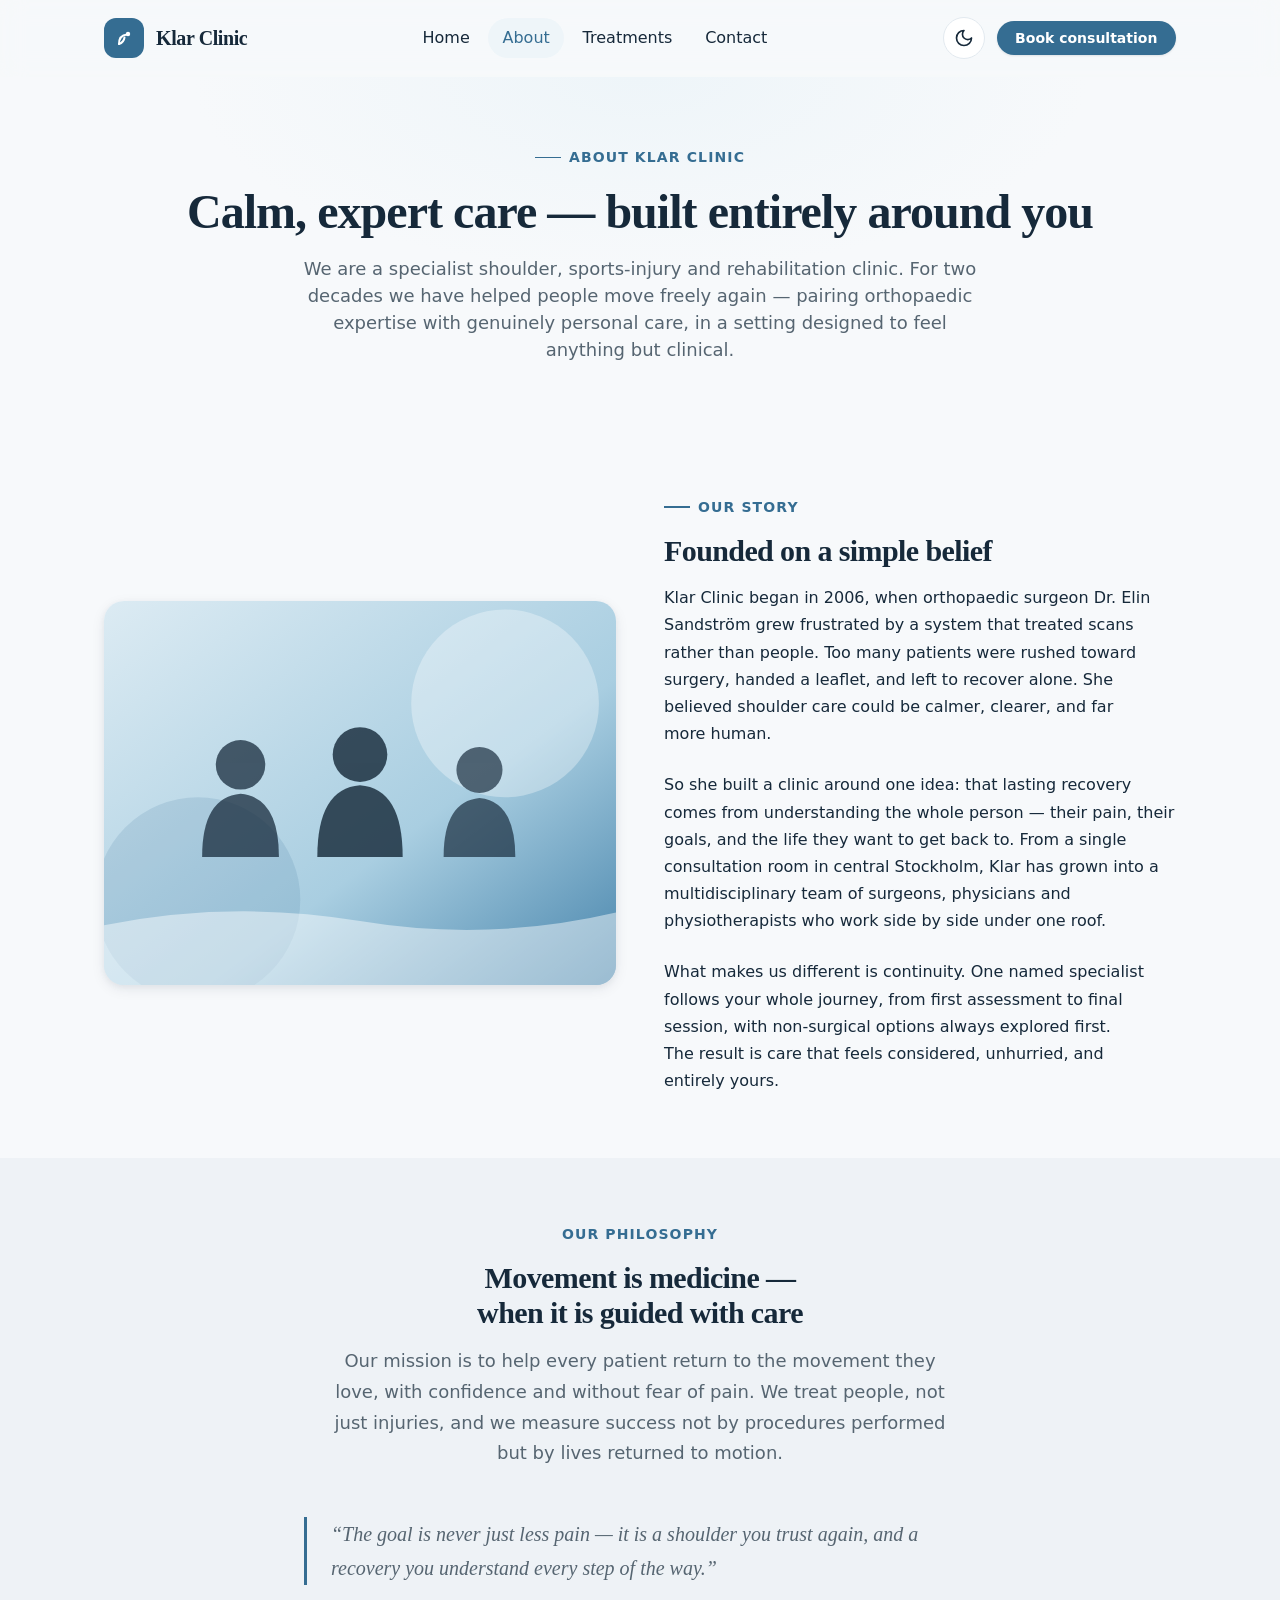
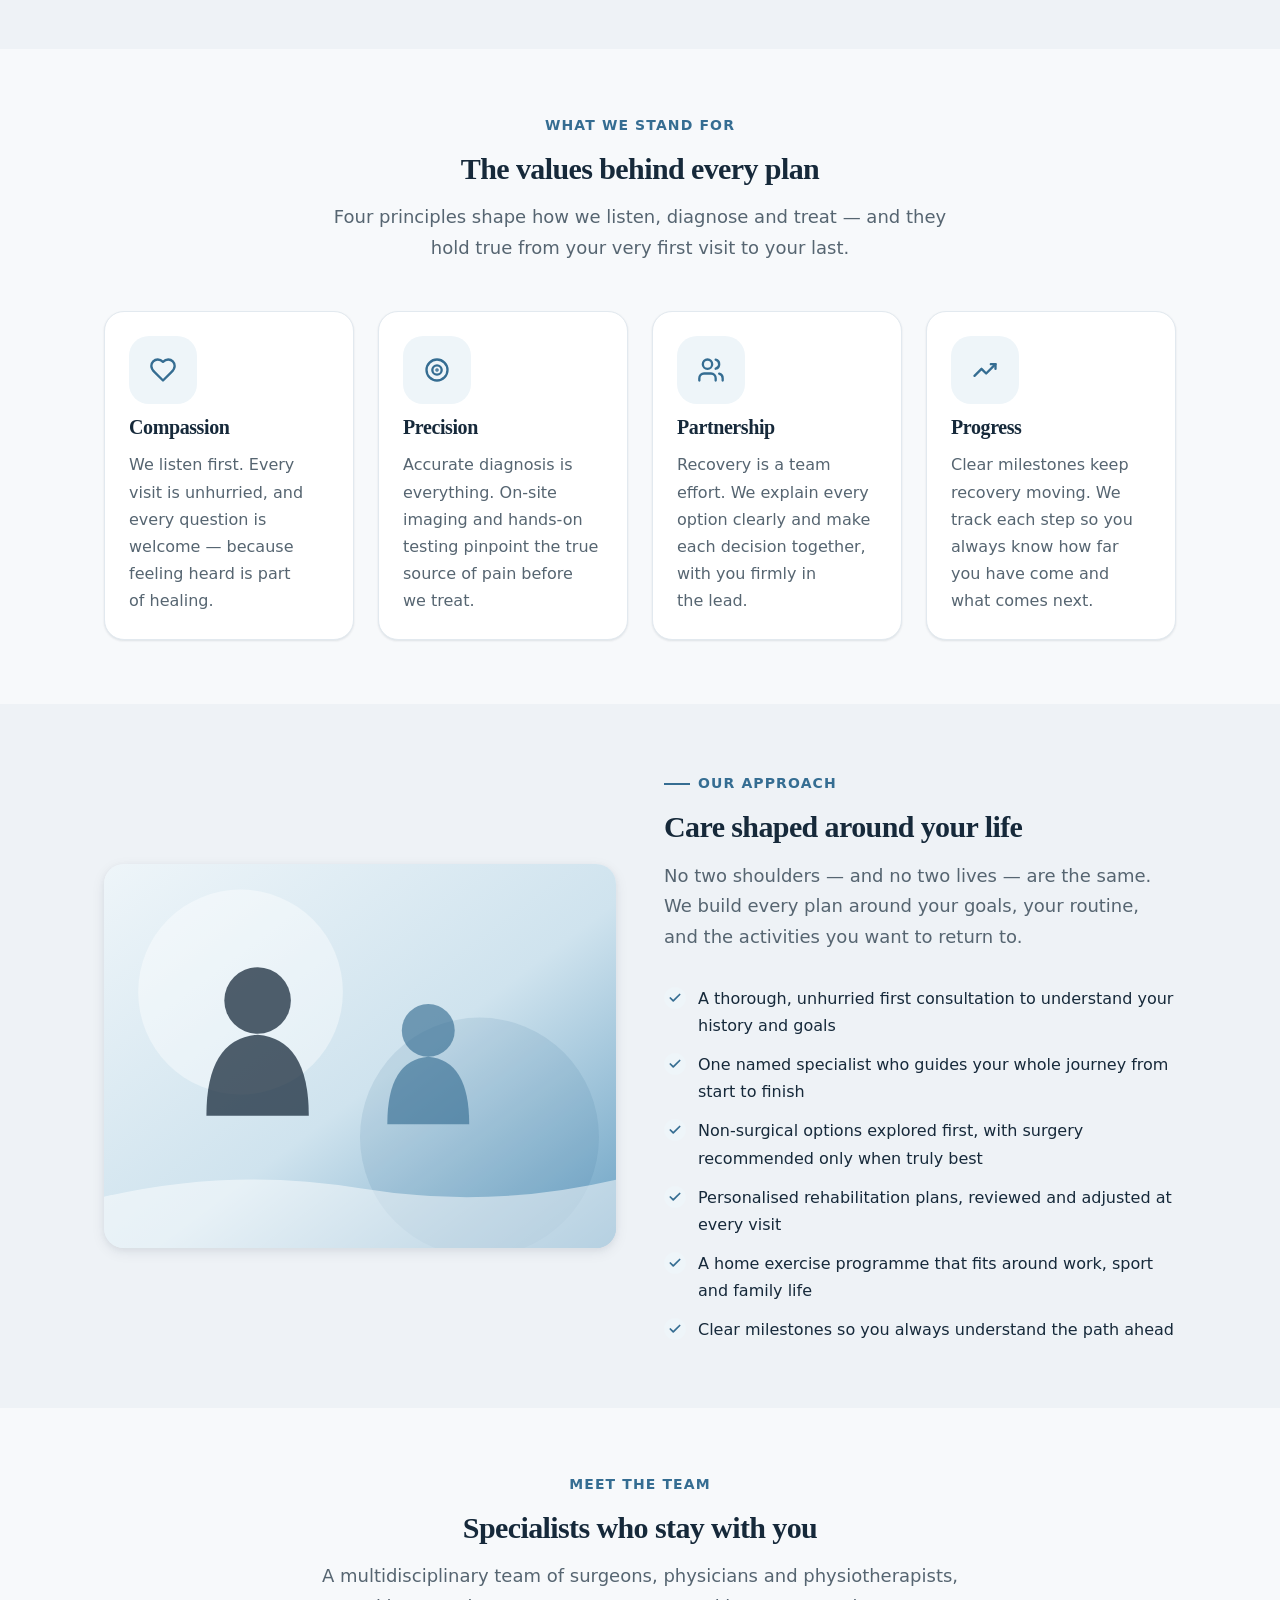
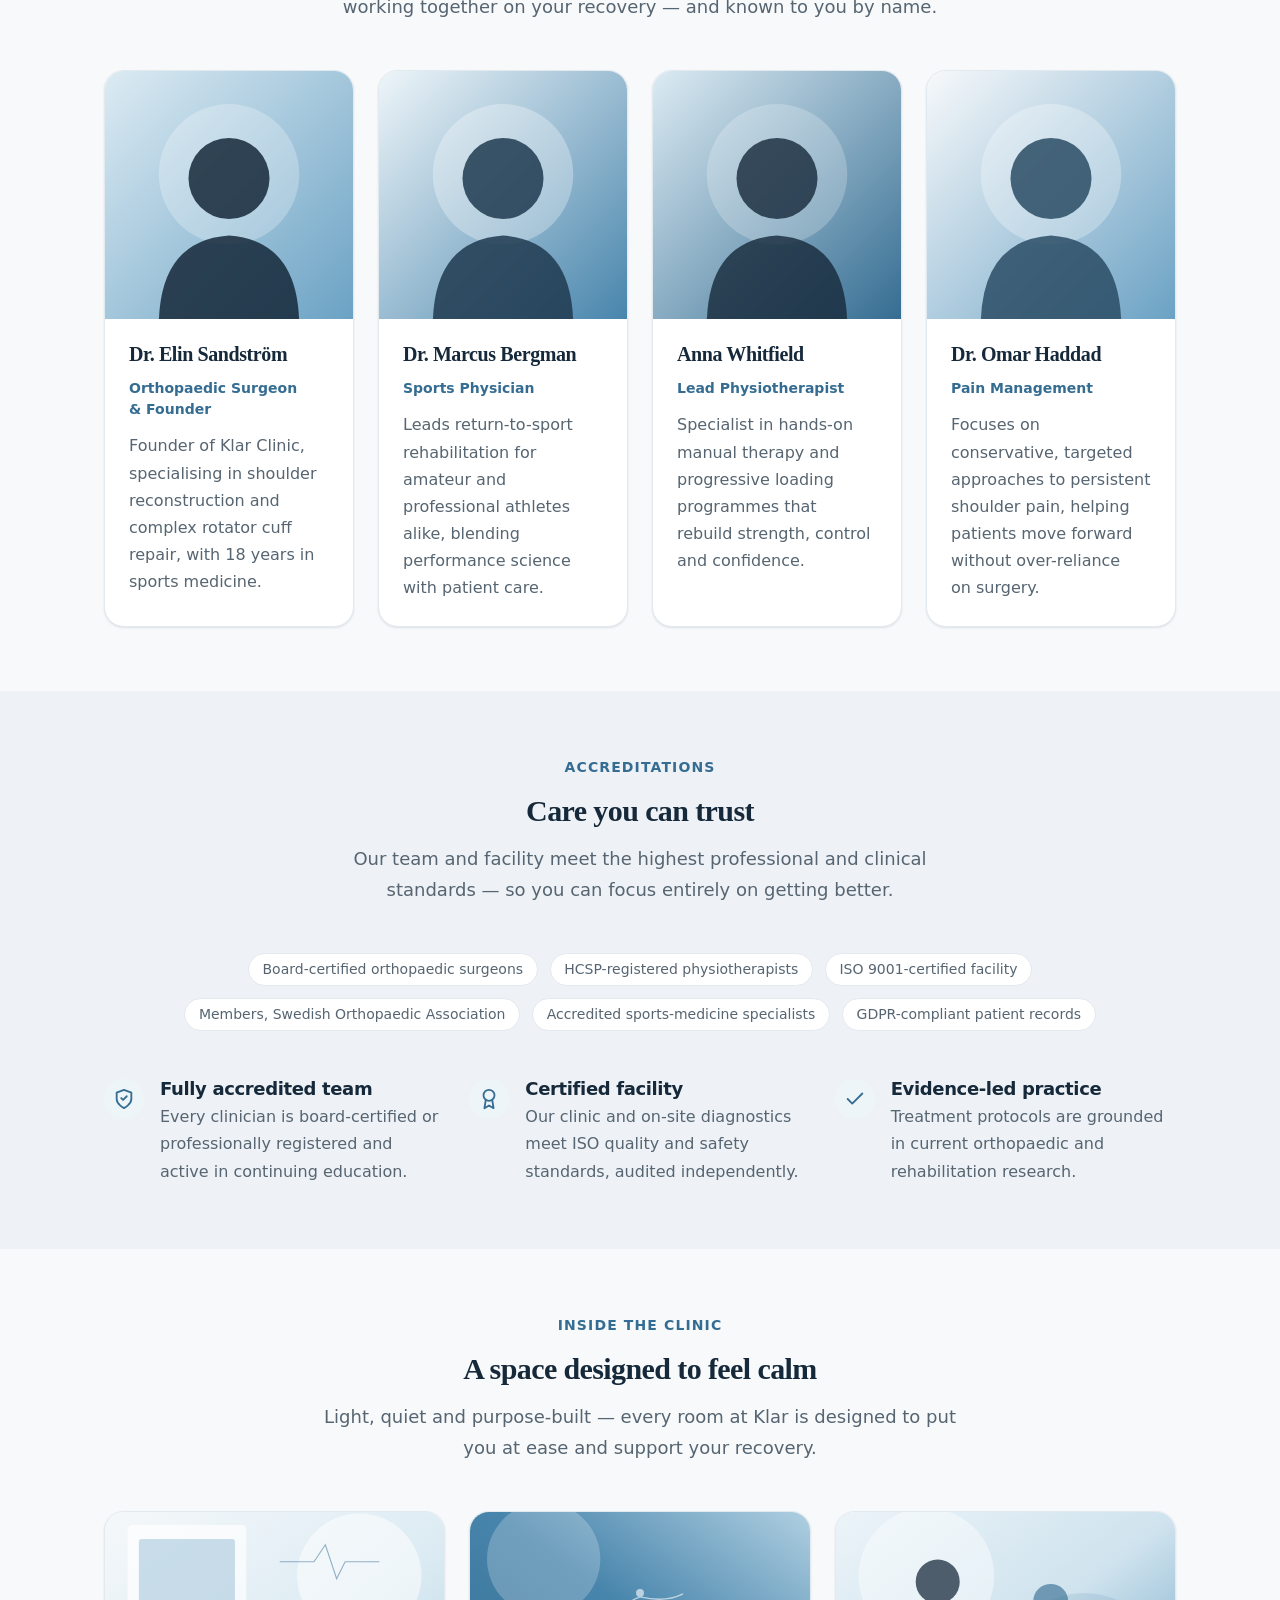
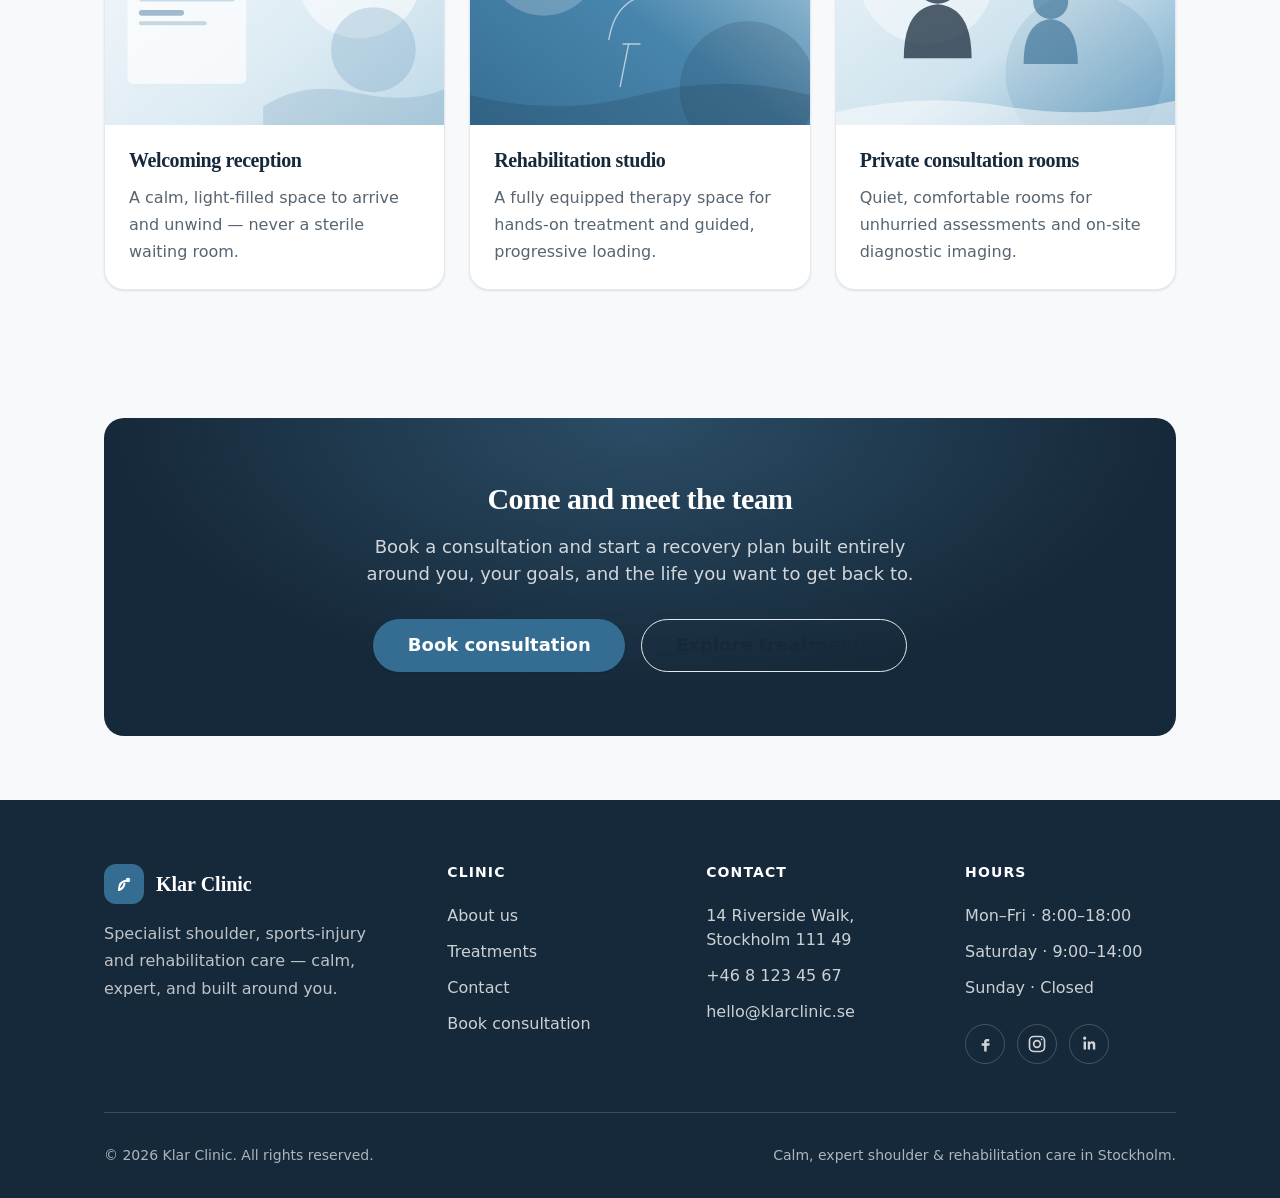
==== about.html @ 1399c63d "WIP" ====
<!DOCTYPE html>
<html lang="en">
  <head>
    <meta charset="UTF-8" />
    <meta name="viewport" content="width=device-width, initial-scale=1.0" />
    <title>About — Klar Clinic</title>
    <meta
      name="description"
      content="Meet the people and philosophy behind Klar Clinic — a specialist shoulder, sports-injury and rehabilitation clinic built on compassion, precision and a calm, partnership-led approach to recovery."
    />
    <meta name="theme-color" content="#356d92" />
    <link rel="icon" type="image/svg+xml" href="assets/favicon.svg" />
    <link rel="stylesheet" href="style.css" />
    <!-- Set theme before first paint to avoid a flash of the light theme. -->
    <script>
      try {
        if (localStorage.getItem("klar-theme") === "dark")
          document.documentElement.classList.add("dark");
      } catch (e) {}
    </script>
  </head>
  <body>
    <a class="skip-link" href="#main">Skip to content</a>

    <!-- ===================== Site header ===================== -->
    <header class="site-header" data-site-header>
      <div class="container">
        <div class="site-header__inner">
          <a class="brand" href="index.html" aria-label="Klar Clinic home">
            <span class="brand-mark" aria-hidden="true">
              <svg viewBox="0 0 24 24" fill="none" stroke="currentColor" stroke-width="2" stroke-linecap="round" stroke-linejoin="round"><path d="M7 18c0-6 2.5-9 8-9.5" /><path d="M7 18c3-1 5-3 5.5-6.5" /><circle cx="16" cy="8" r="2.2" fill="currentColor" stroke="none" /></svg>
            </span>
            Klar Clinic
          </a>

          <nav class="nav hidden lg:flex" data-nav aria-label="Primary">
            <ul class="nav-list">
              <li><a class="nav-link" href="index.html">Home</a></li>
              <li><a class="nav-link is-active" href="about.html" aria-current="page">About</a></li>
              <li><a class="nav-link" href="treatments.html">Treatments</a></li>
              <li><a class="nav-link" href="contact.html">Contact</a></li>
            </ul>
          </nav>

          <div class="nav-actions">
            <button class="icon-btn" type="button" aria-label="Toggle theme" title="Toggle light / dark">
              <svg viewBox="0 0 24 24" fill="none" stroke="currentColor" stroke-width="2" stroke-linecap="round" stroke-linejoin="round" aria-hidden="true"><path d="M12 3a6 6 0 0 0 9 9 9 9 0 1 1-9-9Z" /></svg>
            </button>
            <a class="btn btn-primary btn-sm hidden lg:inline-flex" href="contact.html">Book consultation</a>
            <button class="icon-btn nav-toggle lg:hidden" type="button" data-nav-toggle aria-expanded="false" aria-label="Open menu" aria-controls="mobile-menu">
              <svg viewBox="0 0 24 24" fill="none" stroke="currentColor" stroke-width="2" stroke-linecap="round" stroke-linejoin="round" aria-hidden="true"><path d="M3 6h18M3 12h18M3 18h18" /></svg>
            </button>
          </div>
        </div>
      </div>
      <div class="mobile-menu" id="mobile-menu" data-mobile-menu>
        <a class="nav-link" href="index.html">Home</a>
        <a class="nav-link is-active" href="about.html" aria-current="page">About</a>
        <a class="nav-link" href="treatments.html">Treatments</a>
        <a class="nav-link" href="contact.html">Contact</a>
        <a class="btn btn-primary btn-block" href="contact.html">Book consultation</a>
      </div>
    </header>

    <main id="main">
      <!-- ===================== Page header ===================== -->
      <section class="page-header">
        <div class="container">
          <span class="eyebrow">About Klar Clinic</span>
          <h1 class="page-header__title">Calm, expert care — built entirely around you</h1>
          <p class="page-header__lead">
            We are a specialist shoulder, sports-injury and rehabilitation clinic. For two
            decades we have helped people move freely again — pairing orthopaedic expertise
            with genuinely personal care, in a setting designed to feel anything but clinical.
          </p>
        </div>
      </section>

      <!-- ===================== Clinic story ===================== -->
      <section class="section">
        <div class="container">
          <div class="split">
            <div class="split-media reveal">
              <img src="assets/about-story.svg" alt="The calm, light-filled interior of Klar Clinic" loading="lazy" width="800" height="600" />
            </div>
            <div class="reveal">
              <span class="eyebrow">Our story</span>
              <h2 class="section-title">Founded on a simple belief</h2>
              <div class="prose">
                <p>
                  Klar Clinic began in 2006, when orthopaedic surgeon Dr. Elin Sandström grew
                  frustrated by a system that treated scans rather than people. Too many
                  patients were rushed toward surgery, handed a leaflet, and left to recover
                  alone. She believed shoulder care could be calmer, clearer, and far more human.
                </p>
                <p>
                  So she built a clinic around one idea: that lasting recovery comes from
                  understanding the whole person — their pain, their goals, and the life they
                  want to get back to. From a single consultation room in central Stockholm,
                  Klar has grown into a multidisciplinary team of surgeons, physicians and
                  physiotherapists who work side by side under one roof.
                </p>
                <p>
                  What makes us different is continuity. One named specialist follows your
                  whole journey, from first assessment to final session, with non-surgical
                  options always explored first. The result is care that feels considered,
                  unhurried, and entirely yours.
                </p>
              </div>
            </div>
          </div>
        </div>
      </section>

      <!-- ===================== Philosophy / mission ===================== -->
      <section class="section bg-muted">
        <div class="container-narrow">
          <div class="section-head section-head--center mx-auto reveal">
            <span class="eyebrow">Our philosophy</span>
            <h2 class="section-title">Movement is medicine — when it is guided with care</h2>
            <p class="section-lead">
              Our mission is to help every patient return to the movement they love, with
              confidence and without fear of pain. We treat people, not just injuries, and we
              measure success not by procedures performed but by lives returned to motion.
            </p>
          </div>
          <div class="prose mx-auto reveal">
            <blockquote>
              “The goal is never just less pain — it is a shoulder you trust again, and a
              recovery you understand every step of the way.”
            </blockquote>
          </div>
        </div>
      </section>

      <!-- ===================== Values ===================== -->
      <section class="section">
        <div class="container">
          <div class="section-head section-head--center mx-auto reveal">
            <span class="eyebrow">What we stand for</span>
            <h2 class="section-title">The values behind every plan</h2>
            <p class="section-lead">
              Four principles shape how we listen, diagnose and treat — and they hold true
              from your very first visit to your last.
            </p>
          </div>
          <div class="grid grid-cols-1 md:grid-cols-2 lg:grid-cols-4 gap-6 reveal">
            <article class="card">
              <div class="card__body">
                <span class="icon-badge icon-badge--lg" aria-hidden="true"><svg viewBox="0 0 24 24" fill="none" stroke="currentColor" stroke-width="2" stroke-linecap="round" stroke-linejoin="round"><path d="M19 14c1.49-1.46 3-3.21 3-5.5A5.5 5.5 0 0 0 16.5 3c-1.76 0-3 .5-4.5 2-1.5-1.5-2.74-2-4.5-2A5.5 5.5 0 0 0 2 8.5c0 2.29 1.51 4.04 3 5.5l7 7Z" /></svg></span>
                <h3 class="card__title">Compassion</h3>
                <p class="card__text">We listen first. Every visit is unhurried, and every question is welcome — because feeling heard is part of healing.</p>
              </div>
            </article>
            <article class="card">
              <div class="card__body">
                <span class="icon-badge icon-badge--lg" aria-hidden="true"><svg viewBox="0 0 24 24" fill="none" stroke="currentColor" stroke-width="2" stroke-linecap="round" stroke-linejoin="round"><circle cx="12" cy="12" r="9" /><circle cx="12" cy="12" r="4" /><circle cx="12" cy="12" r="0.5" fill="currentColor" /></svg></span>
                <h3 class="card__title">Precision</h3>
                <p class="card__text">Accurate diagnosis is everything. On-site imaging and hands-on testing pinpoint the true source of pain before we treat.</p>
              </div>
            </article>
            <article class="card">
              <div class="card__body">
                <span class="icon-badge icon-badge--lg" aria-hidden="true"><svg viewBox="0 0 24 24" fill="none" stroke="currentColor" stroke-width="2" stroke-linecap="round" stroke-linejoin="round"><path d="M16 21v-2a4 4 0 0 0-4-4H6a4 4 0 0 0-4 4v2" /><circle cx="9" cy="7" r="4" /><path d="M22 21v-2a4 4 0 0 0-3-3.87" /><path d="M16 3.13a4 4 0 0 1 0 7.75" /></svg></span>
                <h3 class="card__title">Partnership</h3>
                <p class="card__text">Recovery is a team effort. We explain every option clearly and make each decision together, with you firmly in the lead.</p>
              </div>
            </article>
            <article class="card">
              <div class="card__body">
                <span class="icon-badge icon-badge--lg" aria-hidden="true"><svg viewBox="0 0 24 24" fill="none" stroke="currentColor" stroke-width="2" stroke-linecap="round" stroke-linejoin="round"><path d="M3 17l6-6 4 4 8-8" /><path d="M17 7h4v4" /></svg></span>
                <h3 class="card__title">Progress</h3>
                <p class="card__text">Clear milestones keep recovery moving. We track each step so you always know how far you have come and what comes next.</p>
              </div>
            </article>
          </div>
        </div>
      </section>

      <!-- ===================== Patient-centered care ===================== -->
      <section class="section bg-muted">
        <div class="container">
          <div class="split split--reverse">
            <div class="split-media reveal">
              <img src="assets/consult.svg" alt="A Klar Clinic specialist discussing a personalised plan with a patient" loading="lazy" width="800" height="600" />
            </div>
            <div class="reveal">
              <span class="eyebrow">Our approach</span>
              <h2 class="section-title">Care shaped around your life</h2>
              <p class="section-lead mb-8">No two shoulders — and no two lives — are the same. We build every plan around your goals, your routine, and the activities you want to return to.</p>
              <ul class="checklist">
                <li>A thorough, unhurried first consultation to understand your history and goals</li>
                <li>One named specialist who guides your whole journey from start to finish</li>
                <li>Non-surgical options explored first, with surgery recommended only when truly best</li>
                <li>Personalised rehabilitation plans, reviewed and adjusted at every visit</li>
                <li>A home exercise programme that fits around work, sport and family life</li>
                <li>Clear milestones so you always understand the path ahead</li>
              </ul>
            </div>
          </div>
        </div>
      </section>

      <!-- ===================== Team profiles ===================== -->
      <section class="section">
        <div class="container">
          <div class="section-head section-head--center mx-auto reveal">
            <span class="eyebrow">Meet the team</span>
            <h2 class="section-title">Specialists who stay with you</h2>
            <p class="section-lead">A multidisciplinary team of surgeons, physicians and physiotherapists, working together on your recovery — and known to you by name.</p>
          </div>
          <div class="grid grid-cols-1 sm:grid-cols-2 lg:grid-cols-4 gap-6 reveal">
            <article class="card card--hover">
              <div class="card__media aspect-square"><img src="assets/portrait-1.svg" alt="Portrait of Dr. Elin Sandström" loading="lazy" width="400" height="400" /></div>
              <div class="card__body">
                <h3 class="card__title">Dr. Elin Sandström</h3>
                <p class="text-primary font-semibold text-sm">Orthopaedic Surgeon &amp; Founder</p>
                <p class="card__text">Founder of Klar Clinic, specialising in shoulder reconstruction and complex rotator cuff repair, with 18 years in sports medicine.</p>
              </div>
            </article>
            <article class="card card--hover">
              <div class="card__media aspect-square"><img src="assets/portrait-2.svg" alt="Portrait of Dr. Marcus Bergman" loading="lazy" width="400" height="400" /></div>
              <div class="card__body">
                <h3 class="card__title">Dr. Marcus Bergman</h3>
                <p class="text-primary font-semibold text-sm">Sports Physician</p>
                <p class="card__text">Leads return-to-sport rehabilitation for amateur and professional athletes alike, blending performance science with patient care.</p>
              </div>
            </article>
            <article class="card card--hover">
              <div class="card__media aspect-square"><img src="assets/portrait-3.svg" alt="Portrait of Anna Whitfield" loading="lazy" width="400" height="400" /></div>
              <div class="card__body">
                <h3 class="card__title">Anna Whitfield</h3>
                <p class="text-primary font-semibold text-sm">Lead Physiotherapist</p>
                <p class="card__text">Specialist in hands-on manual therapy and progressive loading programmes that rebuild strength, control and confidence.</p>
              </div>
            </article>
            <article class="card card--hover">
              <div class="card__media aspect-square"><img src="assets/portrait-4.svg" alt="Portrait of Dr. Omar Haddad" loading="lazy" width="400" height="400" /></div>
              <div class="card__body">
                <h3 class="card__title">Dr. Omar Haddad</h3>
                <p class="text-primary font-semibold text-sm">Pain Management</p>
                <p class="card__text">Focuses on conservative, targeted approaches to persistent shoulder pain, helping patients move forward without over-reliance on surgery.</p>
              </div>
            </article>
          </div>
        </div>
      </section>

      <!-- ===================== Certifications ===================== -->
      <section class="section bg-muted">
        <div class="container">
          <div class="section-head section-head--center mx-auto reveal">
            <span class="eyebrow">Accreditations</span>
            <h2 class="section-title">Care you can trust</h2>
            <p class="section-lead">Our team and facility meet the highest professional and clinical standards — so you can focus entirely on getting better.</p>
          </div>
          <div class="flex flex-wrap justify-center gap-3 mb-12 reveal">
            <span class="tag">Board-certified orthopaedic surgeons</span>
            <span class="tag">HCSP-registered physiotherapists</span>
            <span class="tag">ISO 9001-certified facility</span>
            <span class="tag">Members, Swedish Orthopaedic Association</span>
            <span class="tag">Accredited sports-medicine specialists</span>
            <span class="tag">GDPR-compliant patient records</span>
          </div>
          <div class="grid grid-cols-1 md:grid-cols-3 gap-6 reveal">
            <div class="feature">
              <span class="feature__icon" aria-hidden="true"><svg viewBox="0 0 24 24" fill="none" stroke="currentColor" stroke-width="2" stroke-linecap="round" stroke-linejoin="round"><path d="M12 22s8-4 8-10V5l-8-3-8 3v7c0 6 8 10 8 10Z" /><path d="m9 11 2 2 4-4" /></svg></span>
              <div><h3 class="feature__title">Fully accredited team</h3><p class="feature__text">Every clinician is board-certified or professionally registered and active in continuing education.</p></div>
            </div>
            <div class="feature">
              <span class="feature__icon" aria-hidden="true"><svg viewBox="0 0 24 24" fill="none" stroke="currentColor" stroke-width="2" stroke-linecap="round" stroke-linejoin="round"><circle cx="12" cy="8" r="6" /><path d="M15.5 13 17 22l-5-3-5 3 1.5-9" /></svg></span>
              <div><h3 class="feature__title">Certified facility</h3><p class="feature__text">Our clinic and on-site diagnostics meet ISO quality and safety standards, audited independently.</p></div>
            </div>
            <div class="feature">
              <span class="feature__icon" aria-hidden="true"><svg viewBox="0 0 24 24" fill="none" stroke="currentColor" stroke-width="2" stroke-linecap="round" stroke-linejoin="round"><path d="M20 6 9 17l-5-5" /></svg></span>
              <div><h3 class="feature__title">Evidence-led practice</h3><p class="feature__text">Treatment protocols are grounded in current orthopaedic and rehabilitation research.</p></div>
            </div>
          </div>
        </div>
      </section>

      <!-- ===================== Facility showcase ===================== -->
      <section class="section">
        <div class="container">
          <div class="section-head section-head--center mx-auto reveal">
            <span class="eyebrow">Inside the clinic</span>
            <h2 class="section-title">A space designed to feel calm</h2>
            <p class="section-lead">Light, quiet and purpose-built — every room at Klar is designed to put you at ease and support your recovery.</p>
          </div>
          <div class="grid grid-cols-1 md:grid-cols-3 gap-6 reveal">
            <article class="card card--hover">
              <div class="card__media"><img src="assets/facility.svg" alt="The bright, welcoming reception and waiting area at Klar Clinic" loading="lazy" width="400" height="250" /></div>
              <div class="card__body">
                <h3 class="card__title">Welcoming reception</h3>
                <p class="card__text">A calm, light-filled space to arrive and unwind — never a sterile waiting room.</p>
              </div>
            </article>
            <article class="card card--hover">
              <div class="card__media"><img src="assets/therapy.svg" alt="The rehabilitation gym and therapy studio at Klar Clinic" loading="lazy" width="400" height="250" /></div>
              <div class="card__body">
                <h3 class="card__title">Rehabilitation studio</h3>
                <p class="card__text">A fully equipped therapy space for hands-on treatment and guided, progressive loading.</p>
              </div>
            </article>
            <article class="card card--hover">
              <div class="card__media"><img src="assets/consult.svg" alt="A private consultation room at Klar Clinic" loading="lazy" width="400" height="250" /></div>
              <div class="card__body">
                <h3 class="card__title">Private consultation rooms</h3>
                <p class="card__text">Quiet, comfortable rooms for unhurried assessments and on-site diagnostic imaging.</p>
              </div>
            </article>
          </div>
        </div>
      </section>

      <!-- ===================== Final CTA ===================== -->
      <section class="section">
        <div class="container">
          <div class="cta reveal">
            <h2 class="cta__title">Come and meet the team</h2>
            <p class="cta__lead">Book a consultation and start a recovery plan built entirely around you, your goals, and the life you want to get back to.</p>
            <div class="cta__actions">
              <a class="btn btn-primary btn-lg" href="contact.html">Book consultation</a>
              <a class="btn btn-outline btn-lg" href="treatments.html">Explore treatments</a>
            </div>
          </div>
        </div>
      </section>
    </main>

    <!-- ===================== Footer ===================== -->
    <footer class="site-footer">
      <div class="container">
        <div class="footer-grid">
          <div>
            <a class="footer-brand" href="index.html"><span class="brand-mark" aria-hidden="true"><svg viewBox="0 0 24 24" fill="none" stroke="currentColor" stroke-width="2" stroke-linecap="round" stroke-linejoin="round"><path d="M7 18c0-6 2.5-9 8-9.5" /><path d="M7 18c3-1 5-3 5.5-6.5" /><circle cx="16" cy="8" r="2.2" fill="currentColor" stroke="none" /></svg></span>Klar Clinic</a>
            <p class="footer-about">Specialist shoulder, sports-injury and rehabilitation care — calm, expert, and built around you.</p>
          </div>
          <div>
            <h4>Clinic</h4>
            <div class="footer-links">
              <a class="footer-link" href="about.html">About us</a>
              <a class="footer-link" href="treatments.html">Treatments</a>
              <a class="footer-link" href="contact.html">Contact</a>
              <a class="footer-link" href="contact.html">Book consultation</a>
            </div>
          </div>
          <div>
            <h4>Contact</h4>
            <div class="footer-links">
              <span class="footer-link">14 Riverside Walk, Stockholm 111 49</span>
              <a class="footer-link" href="tel:+4681234567">+46 8 123 45 67</a>
              <a class="footer-link" href="mailto:hello@klarclinic.se">hello@klarclinic.se</a>
            </div>
          </div>
          <div>
            <h4>Hours</h4>
            <div class="footer-links">
              <span class="footer-link">Mon–Fri · 8:00–18:00</span>
              <span class="footer-link">Saturday · 9:00–14:00</span>
              <span class="footer-link">Sunday · Closed</span>
            </div>
            <div class="footer-social mt-6">
              <a href="#" aria-label="Klar Clinic on Facebook"><svg viewBox="0 0 24 24" fill="currentColor" aria-hidden="true"><path d="M14 9h3V6h-3c-1.7 0-3 1.3-3 3v2H8v3h3v7h3v-7h3l1-3h-4V9c0-.6.4-1 1-1Z" /></svg></a>
              <a href="#" aria-label="Klar Clinic on Instagram"><svg viewBox="0 0 24 24" fill="none" stroke="currentColor" stroke-width="2"><rect x="3" y="3" width="18" height="18" rx="5" /><circle cx="12" cy="12" r="4" /><circle cx="17.5" cy="6.5" r="1" fill="currentColor" stroke="none" /></svg></a>
              <a href="#" aria-label="Klar Clinic on LinkedIn"><svg viewBox="0 0 24 24" fill="currentColor" aria-hidden="true"><path d="M6.94 7A1.94 1.94 0 1 1 7 3.13 1.94 1.94 0 0 1 6.94 7ZM5.5 9h2.9v9.5H5.5Zm5 0h2.78v1.3h.04a3 3 0 0 1 2.74-1.5c2.93 0 3.47 1.93 3.47 4.44v5.26h-2.9v-4.66c0-1.11 0-2.54-1.55-2.54s-1.78 1.21-1.78 2.46v4.74H10.5Z" /></svg></a>
            </div>
          </div>
        </div>
        <div class="footer-bottom">
          <span>© 2026 Klar Clinic. All rights reserved.</span>
          <span>Calm, expert shoulder &amp; rehabilitation care in Stockholm.</span>
        </div>
      </div>
    </footer>

    <script src="script.js"></script>
  </body>
</html>
---- style.css ----
/* =============================================================================
   Klar Clinic — Design System
   A standalone, token-driven stylesheet for a premium shoulder-injury clinic.

   Assumptions (brief was explicit on most): 4-page marketing site
   (Home / About / Treatments / Contact). Scandinavian, minimalist, calm
   healthcare aesthetic — soft whites, light grays, muted blue accent, deep
   navy text. System fonts only (serif headings + humanist sans body). No
   build step, no frameworks. Light + dark themes.

   Layers, in order:
     1. Design tokens (:root)        — raw palette + semantic tokens + scales
     2. Reset & base                 — box model, base typography
     3. Layout primitives            — .container, .section, .grid
     4. Semantic components          — .btn, .card, .hero, .site-header, …
     5. Utility classes              — Tailwind-style names, hand-written
     6. Responsive breakpoints       — md: / lg: utility variants
     7. Dark theme                   — .dark remaps semantic color tokens
   ============================================================================= */

/* =============================================================================
   1. DESIGN TOKENS
   ============================================================================= */
:root {
  /* --- Raw palette ------------------------------------------------------- */
  --color-white: #ffffff;
  --color-black: #0a141d;

  --color-navy-900: #16293a;
  --color-navy-800: #1f3a50;
  --color-navy-700: #2b4d66;

  --color-blue-600: #356d92;
  --color-blue-500: #4885ac;
  --color-blue-400: #6ba2c4;
  --color-blue-200: #b9d6e6;
  --color-blue-100: #dcebf3;
  --color-blue-50: #eef5f9;

  --color-gray-50: #f7f9fb;
  --color-gray-100: #eef2f6;
  --color-gray-200: #e2e9ef;
  --color-gray-300: #cdd8e1;
  --color-gray-400: #9fb0bf;
  --color-gray-500: #748593;
  --color-gray-600: #566571;
  --color-gray-700: #3c4954;

  --color-sand-50: #faf8f4;
  --color-red-500: #c0564c;
  --color-red-50: #f8ecea;

  /* --- Semantic tokens (light) ------------------------------------------- */
  --background: var(--color-gray-50);
  --foreground: var(--color-navy-900);

  --primary: var(--color-blue-600);
  --primary-foreground: var(--color-white);

  --secondary: var(--color-navy-900);
  --secondary-foreground: var(--color-white);

  --muted: var(--color-gray-100);
  --muted-foreground: var(--color-gray-600);

  --accent: var(--color-blue-50);
  --accent-foreground: var(--color-blue-600);

  --destructive: var(--color-red-500);
  --destructive-foreground: var(--color-white);

  --card: var(--color-white);
  --card-foreground: var(--color-navy-900);

  --border: var(--color-gray-200);
  --input: var(--color-gray-300);
  --ring: var(--color-blue-400);

  /* --- Typography -------------------------------------------------------- */
  --font-sans: system-ui, -apple-system, "Segoe UI", Roboto, "Helvetica Neue", Arial, sans-serif;
  --font-serif: "Iowan Old Style", "Palatino Linotype", "URW Palladio L", Palatino, Georgia, "Times New Roman", serif;

  --text-xs: 0.75rem;
  --text-sm: 0.875rem;
  --text-base: 1rem;
  --text-lg: 1.125rem;
  --text-xl: 1.25rem;
  --text-2xl: 1.5rem;
  --text-3xl: 1.875rem;
  --text-4xl: 2.25rem;
  --text-5xl: 3rem;

  --font-normal: 400;
  --font-medium: 500;
  --font-semibold: 600;
  --font-bold: 700;

  --leading-tight: 1.15;
  --leading-snug: 1.3;
  --leading-normal: 1.5;
  --leading-relaxed: 1.7;

  --tracking-tighter: -0.04em;
  --tracking-tight: -0.02em;
  --tracking-normal: 0;
  --tracking-wide: 0.04em;
  --tracking-wider: 0.08em;

  /* --- Spacing scale (small + opinionated) ------------------------------- */
  --space-1: 0.25rem; /* 4 */
  --space-2: 0.5rem; /* 8 */
  --space-3: 0.75rem; /* 12 */
  --space-4: 1rem; /* 16 */
  --space-6: 1.5rem; /* 24 */
  --space-8: 2rem; /* 32 */
  --space-12: 3rem; /* 48 */
  --space-16: 4rem; /* 64 */

  /* --- Layout ------------------------------------------------------------ */
  --content-width: 1120px;
  --content-width-narrow: 720px;
  --content-width-wide: 1320px;
  --header-height: 76px;

  /* --- Radii ------------------------------------------------------------- */
  --radius-sm: 6px;
  --radius-md: 12px;
  --radius-lg: 20px;
  --radius-full: 999px;

  /* --- Shadows ----------------------------------------------------------- */
  --shadow-sm: 0 1px 2px rgba(22, 41, 58, 0.06), 0 1px 3px rgba(22, 41, 58, 0.05);
  --shadow-md: 0 4px 14px rgba(22, 41, 58, 0.08), 0 2px 6px rgba(22, 41, 58, 0.05);
  --shadow-lg: 0 18px 50px rgba(22, 41, 58, 0.12), 0 6px 18px rgba(22, 41, 58, 0.07);

  /* --- Motion ------------------------------------------------------------ */
  --transition-fast: 150ms ease;
  --transition: 220ms cubic-bezier(0.4, 0, 0.2, 1);
  --transition-slow: 400ms cubic-bezier(0.4, 0, 0.2, 1);
}

/* =============================================================================
   2. RESET & BASE
   ============================================================================= */
*,
*::before,
*::after {
  box-sizing: border-box;
}

* {
  margin: 0;
}

html {
  scroll-behavior: smooth;
  scroll-padding-top: calc(var(--header-height) + var(--space-4));
  -webkit-text-size-adjust: 100%;
}

body {
  font-family: var(--font-sans);
  font-size: var(--text-base);
  line-height: var(--leading-normal);
  color: var(--foreground);
  background-color: var(--background);
  -webkit-font-smoothing: antialiased;
  text-rendering: optimizeLegibility;
  min-height: 100vh;
}

h1,
h2,
h3,
h4,
h5,
h6 {
  font-family: var(--font-serif);
  font-weight: var(--font-semibold);
  line-height: var(--leading-tight);
  letter-spacing: var(--tracking-tight);
  color: var(--foreground);
  text-wrap: balance;
}

p {
  text-wrap: pretty;
}

a {
  color: var(--primary);
  text-decoration: none;
  transition: color var(--transition-fast);
}

a:hover {
  color: var(--color-blue-500);
}

img,
picture,
svg,
video {
  display: block;
  max-width: 100%;
  height: auto;
}

button,
input,
textarea,
select {
  font: inherit;
  color: inherit;
}

button {
  cursor: pointer;
  background: none;
  border: none;
}

ul,
ol {
  list-style: none;
  padding: 0;
}

:focus-visible {
  outline: 2px solid var(--ring);
  outline-offset: 2px;
  border-radius: var(--radius-sm);
}

::selection {
  background: var(--color-blue-200);
  color: var(--color-navy-900);
}

/* =============================================================================
   3. LAYOUT PRIMITIVES
   ============================================================================= */
.container,
.container-narrow,
.container-wide {
  width: 100%;
  margin-inline: auto;
  padding-inline: var(--space-6);
}
.container {
  max-width: var(--content-width);
}
.container-narrow {
  max-width: var(--content-width-narrow);
}
.container-wide {
  max-width: var(--content-width-wide);
}

.section {
  padding-block: var(--space-16);
}

.section-head {
  max-width: 640px;
  margin-bottom: var(--space-12);
}
.section-head--center {
  margin-inline: auto;
  text-align: center;
}

.eyebrow {
  display: inline-flex;
  align-items: center;
  gap: var(--space-2);
  font-family: var(--font-sans);
  font-size: var(--text-sm);
  font-weight: var(--font-semibold);
  letter-spacing: var(--tracking-wider);
  text-transform: uppercase;
  color: var(--primary);
  margin-bottom: var(--space-4);
}
.eyebrow::before {
  content: "";
  width: 26px;
  height: 1.5px;
  background: var(--primary);
}
.section-head--center .eyebrow::before {
  display: none;
}

.section-title {
  font-size: var(--text-3xl);
  margin-bottom: var(--space-4);
}

.section-lead {
  font-size: var(--text-lg);
  color: var(--muted-foreground);
  line-height: var(--leading-relaxed);
}

/* =============================================================================
   4. SEMANTIC COMPONENTS
   ============================================================================= */

/* --- Buttons ------------------------------------------------------------- */
.btn {
  display: inline-flex;
  align-items: center;
  justify-content: center;
  gap: var(--space-2);
  font-family: var(--font-sans);
  font-size: var(--text-base);
  font-weight: var(--font-semibold);
  line-height: 1;
  text-align: center;
  white-space: nowrap;
  padding: 0.85rem 1.6rem;
  border: 1.5px solid transparent;
  border-radius: var(--radius-full);
  transition: background-color var(--transition), color var(--transition),
    border-color var(--transition), transform var(--transition),
    box-shadow var(--transition);
}
.btn:hover {
  transform: translateY(-2px);
}
.btn:active {
  transform: translateY(0);
}

.btn-primary {
  background-color: var(--primary);
  color: var(--primary-foreground);
  box-shadow: var(--shadow-sm);
}
.btn-primary:hover {
  background-color: var(--color-blue-500);
  color: var(--primary-foreground);
  box-shadow: var(--shadow-md);
}

.btn-secondary {
  background-color: var(--secondary);
  color: var(--secondary-foreground);
}
.btn-secondary:hover {
  background-color: var(--color-navy-700);
  color: var(--secondary-foreground);
}

.btn-outline {
  background-color: transparent;
  color: var(--foreground);
  border-color: var(--border);
}
.btn-outline:hover {
  border-color: var(--primary);
  color: var(--primary);
  background-color: var(--accent);
}

.btn-ghost {
  background-color: transparent;
  color: var(--foreground);
}
.btn-ghost:hover {
  background-color: var(--muted);
  color: var(--foreground);
}

.btn-sm {
  padding: 0.55rem 1.1rem;
  font-size: var(--text-sm);
}
.btn-lg {
  padding: 1.05rem 2.1rem;
  font-size: var(--text-lg);
}
.btn-block {
  width: 100%;
}

/* --- Inline call-to-action link ------------------------------------------ */
.cta-link {
  display: inline-flex;
  align-items: center;
  gap: var(--space-2);
  font-family: var(--font-sans);
  font-weight: var(--font-semibold);
  color: var(--primary);
}
.cta-link svg {
  transition: transform var(--transition);
}
.cta-link:hover svg {
  transform: translateX(4px);
}

/* --- Badge & Tag --------------------------------------------------------- */
.badge {
  display: inline-flex;
  align-items: center;
  gap: var(--space-1);
  font-family: var(--font-sans);
  font-size: var(--text-xs);
  font-weight: var(--font-semibold);
  letter-spacing: var(--tracking-wide);
  text-transform: uppercase;
  padding: 0.35rem 0.75rem;
  border-radius: var(--radius-full);
  background-color: var(--accent);
  color: var(--accent-foreground);
}
.badge-primary {
  background-color: var(--primary);
  color: var(--primary-foreground);
}
.badge-secondary {
  background-color: var(--secondary);
  color: var(--secondary-foreground);
}
.badge-muted {
  background-color: var(--muted);
  color: var(--muted-foreground);
}

.tag {
  display: inline-flex;
  align-items: center;
  font-family: var(--font-sans);
  font-size: var(--text-sm);
  font-weight: var(--font-medium);
  padding: 0.3rem 0.85rem;
  border: 1px solid var(--border);
  border-radius: var(--radius-full);
  background-color: var(--card);
  color: var(--muted-foreground);
}

/* --- Card ---------------------------------------------------------------- */
.card {
  display: flex;
  flex-direction: column;
  background-color: var(--card);
  color: var(--card-foreground);
  border: 1px solid var(--border);
  border-radius: var(--radius-lg);
  box-shadow: var(--shadow-sm);
  overflow: hidden;
  transition: transform var(--transition), box-shadow var(--transition),
    border-color var(--transition);
}
.card--hover:hover {
  transform: translateY(-6px);
  box-shadow: var(--shadow-lg);
  border-color: var(--color-blue-200);
}
.card__media {
  position: relative;
  aspect-ratio: 16 / 10;
  overflow: hidden;
  background-color: var(--muted);
}
.card__media img {
  width: 100%;
  height: 100%;
  object-fit: cover;
  transition: transform var(--transition-slow);
}
.card--hover:hover .card__media img {
  transform: scale(1.05);
}
.card__header {
  padding: var(--space-6) var(--space-6) 0;
}
.card__body {
  padding: var(--space-6);
  display: flex;
  flex-direction: column;
  gap: var(--space-3);
  flex: 1;
}
.card__title {
  font-size: var(--text-xl);
  font-weight: var(--font-semibold);
}
.card__text {
  color: var(--muted-foreground);
  line-height: var(--leading-relaxed);
}
.card__footer {
  padding: 0 var(--space-6) var(--space-6);
  margin-top: auto;
}

/* --- Icon badge (circular svg backdrop) ---------------------------------- */
.icon-badge {
  display: inline-flex;
  align-items: center;
  justify-content: center;
  width: 56px;
  height: 56px;
  border-radius: var(--radius-md);
  background-color: var(--accent);
  color: var(--primary);
  flex-shrink: 0;
}
.icon-badge svg {
  width: 28px;
  height: 28px;
}
.icon-badge--lg {
  width: 68px;
  height: 68px;
  border-radius: var(--radius-lg);
}

/* --- Statistic ----------------------------------------------------------- */
.stat {
  display: flex;
  flex-direction: column;
  gap: var(--space-1);
}
.stat-value {
  font-family: var(--font-serif);
  font-size: var(--text-4xl);
  font-weight: var(--font-bold);
  line-height: 1;
  color: var(--foreground);
}
.stat-label {
  font-size: var(--text-sm);
  color: var(--muted-foreground);
  letter-spacing: var(--tracking-wide);
}

/* --- Process step / timeline --------------------------------------------- */
.step {
  position: relative;
  display: flex;
  flex-direction: column;
  gap: var(--space-3);
  padding-top: var(--space-6);
}
.step__number {
  display: inline-flex;
  align-items: center;
  justify-content: center;
  width: 48px;
  height: 48px;
  border-radius: var(--radius-full);
  background-color: var(--primary);
  color: var(--primary-foreground);
  font-family: var(--font-serif);
  font-size: var(--text-xl);
  font-weight: var(--font-bold);
}
.step__title {
  font-size: var(--text-lg);
  font-weight: var(--font-semibold);
}
.step__text {
  color: var(--muted-foreground);
  line-height: var(--leading-relaxed);
}
/* Connector line — only meaningful in the horizontal (md+) row/timeline.
   Hidden by default so the stacked mobile layout has no stray off-screen line. */
.step::before {
  content: "";
  display: none;
  position: absolute;
  top: calc(var(--space-6) + 24px);
  left: 24px;
  right: calc(-1 * var(--space-8));
  height: 2px;
  background: linear-gradient(90deg, var(--border), transparent);
}
.step:last-child::before {
  display: none;
}

/* --- Avatar / media ------------------------------------------------------ */
.avatar {
  display: block;
  width: 56px;
  height: 56px;
  border-radius: var(--radius-full);
  object-fit: cover;
  background-color: var(--muted);
}
.avatar-lg {
  width: 88px;
  height: 88px;
}

/* --- Quote / testimonial ------------------------------------------------- */
.quote {
  font-family: var(--font-serif);
  font-size: var(--text-xl);
  line-height: var(--leading-relaxed);
  color: var(--foreground);
}
.quote-stars {
  display: inline-flex;
  gap: 2px;
  color: #e0a93f;
}

/* --- Forms --------------------------------------------------------------- */
.field {
  display: flex;
  flex-direction: column;
  gap: var(--space-2);
}
.label {
  font-family: var(--font-sans);
  font-size: var(--text-sm);
  font-weight: var(--font-semibold);
  color: var(--foreground);
}
.input,
.textarea,
.select {
  width: 100%;
  font-family: var(--font-sans);
  font-size: var(--text-base);
  color: var(--foreground);
  background-color: var(--card);
  border: 1.5px solid var(--input);
  border-radius: var(--radius-md);
  padding: 0.8rem 1rem;
  transition: border-color var(--transition), box-shadow var(--transition);
}
.input::placeholder,
.textarea::placeholder {
  color: var(--color-gray-400);
}
.input:focus,
.textarea:focus,
.select:focus {
  outline: none;
  border-color: var(--ring);
  box-shadow: 0 0 0 3px var(--accent);
}
.textarea {
  min-height: 140px;
  resize: vertical;
}
.select {
  appearance: none;
  background-image: url("data:image/svg+xml,%3Csvg xmlns='http://www.w3.org/2000/svg' width='16' height='16' fill='none' stroke='%23566571' stroke-width='2' stroke-linecap='round' stroke-linejoin='round' viewBox='0 0 24 24'%3E%3Cpath d='m6 9 6 6 6-6'/%3E%3C/svg%3E");
  background-repeat: no-repeat;
  background-position: right 1rem center;
  padding-right: 2.5rem;
}
.field-error {
  font-size: var(--text-sm);
  color: var(--destructive);
  min-height: 1.1em;
}
.field.is-invalid .input,
.field.is-invalid .textarea,
.field.is-invalid .select {
  border-color: var(--destructive);
}
.form-note {
  font-size: var(--text-sm);
  color: var(--muted-foreground);
}

/* --- Accordion (FAQ) ----------------------------------------------------- */
.accordion {
  display: flex;
  flex-direction: column;
  gap: var(--space-3);
}
.accordion-item {
  border: 1px solid var(--border);
  border-radius: var(--radius-md);
  background-color: var(--card);
  overflow: hidden;
  transition: border-color var(--transition), box-shadow var(--transition);
}
.accordion-item[open],
.accordion-item.is-open {
  border-color: var(--color-blue-200);
  box-shadow: var(--shadow-sm);
}
.accordion-trigger {
  display: flex;
  align-items: center;
  justify-content: space-between;
  gap: var(--space-4);
  width: 100%;
  text-align: left;
  padding: var(--space-6);
  font-family: var(--font-sans);
  font-size: var(--text-lg);
  font-weight: var(--font-semibold);
  color: var(--foreground);
}
.accordion-trigger .accordion-icon {
  flex-shrink: 0;
  width: 22px;
  height: 22px;
  transition: transform var(--transition);
  color: var(--primary);
}
.accordion-item.is-open .accordion-icon {
  transform: rotate(45deg);
}
.accordion-panel {
  max-height: 0;
  overflow: hidden;
  transition: max-height var(--transition-slow);
}
/* Initial open state without inline styles; JS overrides max-height on toggle
   for an exact-height animation. */
.accordion-item.is-open .accordion-panel {
  max-height: 600px;
}
.accordion-panel__inner {
  padding: 0 var(--space-6) var(--space-6);
  color: var(--muted-foreground);
  line-height: var(--leading-relaxed);
}

/* --- Site header / nav --------------------------------------------------- */
.site-header {
  position: sticky;
  top: 0;
  z-index: 50;
  background-color: color-mix(in srgb, var(--background) 80%, transparent);
  backdrop-filter: saturate(140%) blur(12px);
  border-bottom: 1px solid transparent;
  transition: background-color var(--transition), border-color var(--transition),
    box-shadow var(--transition);
}
.site-header.is-scrolled {
  background-color: color-mix(in srgb, var(--background) 92%, transparent);
  border-bottom-color: var(--border);
  box-shadow: var(--shadow-sm);
}
.site-header__inner {
  display: flex;
  align-items: center;
  justify-content: space-between;
  gap: var(--space-6);
  height: var(--header-height);
}
.brand {
  display: inline-flex;
  align-items: center;
  gap: var(--space-3);
  font-family: var(--font-serif);
  font-size: var(--text-xl);
  font-weight: var(--font-bold);
  letter-spacing: var(--tracking-tight);
  color: var(--foreground);
}
.brand:hover {
  color: var(--foreground);
}
.brand-mark {
  display: inline-flex;
  align-items: center;
  justify-content: center;
  width: 40px;
  height: 40px;
  border-radius: var(--radius-md);
  background-color: var(--primary);
  color: var(--primary-foreground);
}
.brand-mark svg {
  width: 24px;
  height: 24px;
}

.nav {
  display: flex;
  align-items: center;
  gap: var(--space-2);
}
.nav-list {
  display: flex;
  align-items: center;
  gap: var(--space-1);
}
.nav-link {
  display: inline-flex;
  align-items: center;
  font-family: var(--font-sans);
  font-size: var(--text-base);
  font-weight: var(--font-medium);
  color: var(--foreground);
  padding: 0.5rem 0.9rem;
  border-radius: var(--radius-full);
  transition: background-color var(--transition-fast), color var(--transition-fast);
}
.nav-link:hover {
  color: var(--primary);
  background-color: var(--accent);
}
.nav-link.is-active,
.nav-link[aria-current="page"] {
  color: var(--primary);
  background-color: var(--accent);
}

.nav-actions {
  display: flex;
  align-items: center;
  gap: var(--space-3);
}

.icon-btn {
  display: inline-flex;
  align-items: center;
  justify-content: center;
  width: 42px;
  height: 42px;
  border-radius: var(--radius-full);
  color: var(--foreground);
  border: 1px solid var(--border);
  background-color: var(--card);
  transition: background-color var(--transition-fast), color var(--transition-fast),
    border-color var(--transition-fast);
}
.icon-btn:hover {
  background-color: var(--accent);
  color: var(--primary);
  border-color: var(--color-blue-200);
}
.icon-btn svg {
  width: 20px;
  height: 20px;
}

.nav-toggle {
  display: none;
}

/* Mobile menu panel */
.mobile-menu {
  display: none;
  flex-direction: column;
  gap: var(--space-1);
  padding: var(--space-4) var(--space-6) var(--space-8);
  border-bottom: 1px solid var(--border);
  background-color: var(--background);
}
.mobile-menu.is-open {
  display: flex;
}
.mobile-menu .nav-link {
  font-size: var(--text-lg);
  padding: var(--space-3) var(--space-4);
}
.mobile-menu .btn {
  margin-top: var(--space-4);
}

/* --- Hero ---------------------------------------------------------------- */
.hero {
  position: relative;
  overflow: hidden;
  padding-block: var(--space-16);
  background:
    radial-gradient(60% 70% at 85% 10%, var(--color-blue-50), transparent 70%),
    var(--background);
}
.hero::before,
.hero::after {
  content: "";
  position: absolute;
  border-radius: 50%;
  filter: blur(60px);
  opacity: 0.55;
  z-index: 0;
  pointer-events: none;
}
.hero::before {
  width: 420px;
  height: 420px;
  top: -120px;
  right: -80px;
  background: radial-gradient(circle, var(--color-blue-200), transparent 70%);
  animation: float-slow 14s ease-in-out infinite;
}
.hero::after {
  width: 360px;
  height: 360px;
  bottom: -140px;
  left: -100px;
  background: radial-gradient(circle, var(--color-blue-100), transparent 70%);
  animation: float-slow 18s ease-in-out infinite reverse;
}
.hero > * {
  position: relative;
  z-index: 1;
}
.hero-grid {
  display: grid;
  grid-template-columns: 1fr;
  gap: var(--space-12);
  align-items: center;
}
.hero-title {
  font-size: var(--text-4xl);
  line-height: var(--leading-tight);
  margin-bottom: var(--space-6);
}
.hero-lead {
  font-size: var(--text-lg);
  color: var(--muted-foreground);
  line-height: var(--leading-relaxed);
  margin-bottom: var(--space-8);
  max-width: 56ch;
}
.hero-actions {
  display: flex;
  flex-wrap: wrap;
  gap: var(--space-4);
}
.hero-media {
  position: relative;
  border-radius: var(--radius-lg);
  overflow: hidden;
  box-shadow: var(--shadow-lg);
  aspect-ratio: 4 / 5;
}
.hero-media img {
  width: 100%;
  height: 100%;
  object-fit: cover;
}
.hero-floatcard {
  position: absolute;
  left: var(--space-6);
  bottom: var(--space-6);
  right: var(--space-6);
  display: flex;
  align-items: center;
  gap: var(--space-4);
  padding: var(--space-4);
  border-radius: var(--radius-md);
  background-color: color-mix(in srgb, var(--card) 88%, transparent);
  backdrop-filter: blur(8px);
  box-shadow: var(--shadow-md);
}

@keyframes float-slow {
  0%,
  100% {
    transform: translate(0, 0);
  }
  50% {
    transform: translate(-20px, 24px);
  }
}

/* --- Page header (sub-pages) --------------------------------------------- */
.page-header {
  position: relative;
  overflow: hidden;
  padding-block: var(--space-16);
  text-align: center;
  background:
    radial-gradient(50% 80% at 50% 0%, var(--color-blue-50), transparent 70%),
    var(--background);
}
.page-header__title {
  font-size: var(--text-4xl);
  margin-bottom: var(--space-4);
}
.page-header__lead {
  font-size: var(--text-lg);
  color: var(--muted-foreground);
  max-width: 60ch;
  margin-inline: auto;
}

/* --- Trust bar ----------------------------------------------------------- */
.trust-bar {
  display: grid;
  grid-template-columns: repeat(2, 1fr);
  gap: var(--space-8);
  padding: var(--space-8);
  background-color: var(--card);
  border: 1px solid var(--border);
  border-radius: var(--radius-lg);
  box-shadow: var(--shadow-md);
}

/* --- Split / feature media ----------------------------------------------- */
.split {
  display: grid;
  grid-template-columns: 1fr;
  gap: var(--space-12);
  align-items: center;
}
.split-media {
  border-radius: var(--radius-lg);
  overflow: hidden;
  box-shadow: var(--shadow-md);
  aspect-ratio: 4 / 3;
}
.split-media img {
  width: 100%;
  height: 100%;
  object-fit: cover;
}

/* --- Feature list item --------------------------------------------------- */
.feature {
  display: flex;
  gap: var(--space-4);
  align-items: flex-start;
}
.feature__icon {
  flex-shrink: 0;
  display: inline-flex;
  align-items: center;
  justify-content: center;
  width: 40px;
  height: 40px;
  border-radius: var(--radius-full);
  background-color: var(--accent);
  color: var(--primary);
}
.feature__icon svg {
  width: 22px;
  height: 22px;
}
.feature__title {
  font-family: var(--font-sans);
  font-size: var(--text-lg);
  font-weight: var(--font-semibold);
  margin-bottom: var(--space-1);
}
.feature__text {
  color: var(--muted-foreground);
  line-height: var(--leading-relaxed);
}

/* --- Checklist ----------------------------------------------------------- */
.checklist {
  display: flex;
  flex-direction: column;
  gap: var(--space-3);
}
.checklist li {
  display: flex;
  align-items: flex-start;
  gap: var(--space-3);
  color: var(--foreground);
  line-height: var(--leading-relaxed);
}
.checklist li::before {
  content: "";
  flex-shrink: 0;
  width: 22px;
  height: 22px;
  margin-top: 2px;
  border-radius: var(--radius-full);
  background-color: var(--accent);
  background-image: url("data:image/svg+xml,%3Csvg xmlns='http://www.w3.org/2000/svg' width='14' height='14' fill='none' stroke='%23356d92' stroke-width='3' stroke-linecap='round' stroke-linejoin='round' viewBox='0 0 24 24'%3E%3Cpath d='M20 6 9 17l-5-5'/%3E%3C/svg%3E");
  background-repeat: no-repeat;
  background-position: center;
}

/* --- CTA band ------------------------------------------------------------ */
.cta {
  position: relative;
  overflow: hidden;
  border-radius: var(--radius-lg);
  padding: var(--space-16) var(--space-12);
  text-align: center;
  background:
    radial-gradient(70% 120% at 50% 0%, var(--color-navy-700), transparent 70%),
    var(--secondary);
  color: var(--secondary-foreground);
}
.cta__title {
  font-size: var(--text-3xl);
  color: var(--secondary-foreground);
  margin-bottom: var(--space-4);
}
.cta__lead {
  font-size: var(--text-lg);
  color: color-mix(in srgb, var(--secondary-foreground) 80%, transparent);
  max-width: 52ch;
  margin-inline: auto;
  margin-bottom: var(--space-8);
}
.cta__actions {
  display: flex;
  flex-wrap: wrap;
  gap: var(--space-4);
  justify-content: center;
}

/* --- Info list (contact) ------------------------------------------------- */
.info-item {
  display: flex;
  gap: var(--space-4);
  align-items: flex-start;
  padding-block: var(--space-4);
  border-bottom: 1px solid var(--border);
}
.info-item:last-child {
  border-bottom: none;
}
.info-item__label {
  font-size: var(--text-sm);
  font-weight: var(--font-semibold);
  letter-spacing: var(--tracking-wide);
  text-transform: uppercase;
  color: var(--muted-foreground);
  margin-bottom: var(--space-1);
}
.info-item__value {
  color: var(--foreground);
  line-height: var(--leading-snug);
}

/* --- Map placeholder ----------------------------------------------------- */
.map-placeholder {
  position: relative;
  width: 100%;
  aspect-ratio: 16 / 10;
  border-radius: var(--radius-lg);
  overflow: hidden;
  border: 1px solid var(--border);
  background:
    linear-gradient(135deg, var(--color-blue-50), var(--color-gray-100)),
    var(--muted);
  display: flex;
  align-items: center;
  justify-content: center;
  text-align: center;
}
.map-placeholder svg {
  width: 48px;
  height: 48px;
  color: var(--primary);
}

/* --- Divider ------------------------------------------------------------- */
.divider {
  border: none;
  border-top: 1px solid var(--border);
  margin-block: var(--space-12);
}

/* --- Site footer --------------------------------------------------------- */
.site-footer {
  background-color: var(--secondary);
  color: color-mix(in srgb, var(--secondary-foreground) 78%, transparent);
  padding-block: var(--space-16) var(--space-8);
}
.site-footer h4 {
  color: var(--secondary-foreground);
  font-family: var(--font-sans);
  font-size: var(--text-sm);
  font-weight: var(--font-semibold);
  letter-spacing: var(--tracking-wider);
  text-transform: uppercase;
  margin-bottom: var(--space-6);
}
.footer-grid {
  display: grid;
  grid-template-columns: 1fr;
  gap: var(--space-12);
}
.footer-brand {
  display: inline-flex;
  align-items: center;
  gap: var(--space-3);
  font-family: var(--font-serif);
  font-size: var(--text-xl);
  font-weight: var(--font-bold);
  color: var(--secondary-foreground);
  margin-bottom: var(--space-4);
}
.footer-about {
  color: color-mix(in srgb, var(--secondary-foreground) 72%, transparent);
  line-height: var(--leading-relaxed);
  max-width: 34ch;
}
.footer-links {
  display: flex;
  flex-direction: column;
  gap: var(--space-3);
}
.footer-link {
  color: color-mix(in srgb, var(--secondary-foreground) 78%, transparent);
  font-size: var(--text-base);
  transition: color var(--transition-fast);
}
.footer-link:hover {
  color: var(--secondary-foreground);
}
.footer-social {
  display: flex;
  gap: var(--space-3);
}
.footer-social a {
  display: inline-flex;
  align-items: center;
  justify-content: center;
  width: 40px;
  height: 40px;
  border-radius: var(--radius-full);
  border: 1px solid color-mix(in srgb, var(--secondary-foreground) 20%, transparent);
  color: color-mix(in srgb, var(--secondary-foreground) 80%, transparent);
  transition: background-color var(--transition-fast), color var(--transition-fast);
}
.footer-social a:hover {
  background-color: var(--primary);
  color: var(--primary-foreground);
  border-color: var(--primary);
}
.footer-social svg {
  width: 20px;
  height: 20px;
}
.footer-bottom {
  display: flex;
  flex-direction: column;
  gap: var(--space-4);
  align-items: center;
  text-align: center;
  margin-top: var(--space-12);
  padding-top: var(--space-8);
  border-top: 1px solid color-mix(in srgb, var(--secondary-foreground) 16%, transparent);
  font-size: var(--text-sm);
  color: color-mix(in srgb, var(--secondary-foreground) 65%, transparent);
}

/* --- Rich text (prose) --------------------------------------------------- */
.prose {
  max-width: 68ch;
  color: var(--foreground);
  line-height: var(--leading-relaxed);
}
.prose > * + * {
  margin-top: var(--space-6);
}
.prose h1 {
  font-size: var(--text-4xl);
}
.prose h2 {
  font-size: var(--text-3xl);
  margin-top: var(--space-12);
}
.prose h3 {
  font-size: var(--text-2xl);
  margin-top: var(--space-8);
}
.prose p {
  color: var(--foreground);
}
.prose a {
  color: var(--primary);
  text-decoration: underline;
  text-underline-offset: 3px;
}
.prose ul,
.prose ol {
  padding-left: var(--space-6);
  display: flex;
  flex-direction: column;
  gap: var(--space-2);
}
.prose ul li {
  list-style: disc;
}
.prose ol li {
  list-style: decimal;
}
.prose li {
  color: var(--foreground);
}
.prose blockquote {
  border-left: 3px solid var(--primary);
  padding-left: var(--space-6);
  font-family: var(--font-serif);
  font-size: var(--text-xl);
  font-style: italic;
  color: var(--muted-foreground);
}
.prose code {
  font-family: ui-monospace, "SF Mono", Menlo, Consolas, monospace;
  font-size: 0.9em;
  background-color: var(--muted);
  color: var(--foreground);
  padding: 0.15em 0.4em;
  border-radius: var(--radius-sm);
}
.prose img {
  border-radius: var(--radius-md);
  width: 100%;
}
.prose figcaption {
  font-size: var(--text-sm);
  color: var(--muted-foreground);
  text-align: center;
  margin-top: var(--space-2);
}

/* =============================================================================
   5. UTILITY CLASSES  (Tailwind-style names, hand-written)
   ============================================================================= */

/* --- Display ------------------------------------------------------------- */
.block { display: block; }
.inline-block { display: inline-block; }
.inline { display: inline; }
.flex { display: flex; }
.inline-flex { display: inline-flex; }
.grid { display: grid; }
.hidden { display: none; }

/* --- Flexbox ------------------------------------------------------------- */
.flex-row { flex-direction: row; }
.flex-col { flex-direction: column; }
.flex-wrap { flex-wrap: wrap; }
.flex-1 { flex: 1 1 0%; }
.flex-shrink-0 { flex-shrink: 0; }
.items-start { align-items: flex-start; }
.items-center { align-items: center; }
.items-end { align-items: flex-end; }
.justify-start { justify-content: flex-start; }
.justify-center { justify-content: center; }
.justify-between { justify-content: space-between; }
.justify-end { justify-content: flex-end; }

/* --- Grid ---------------------------------------------------------------- */
.grid-cols-1 { grid-template-columns: repeat(1, minmax(0, 1fr)); }
.grid-cols-2 { grid-template-columns: repeat(2, minmax(0, 1fr)); }
.grid-cols-3 { grid-template-columns: repeat(3, minmax(0, 1fr)); }
.grid-cols-4 { grid-template-columns: repeat(4, minmax(0, 1fr)); }
.col-span-1 { grid-column: span 1 / span 1; }
.col-span-2 { grid-column: span 2 / span 2; }
.col-span-full { grid-column: 1 / -1; }

/* --- Gap ----------------------------------------------------------------- */
.gap-1 { gap: var(--space-1); }
.gap-2 { gap: var(--space-2); }
.gap-3 { gap: var(--space-3); }
.gap-4 { gap: var(--space-4); }
.gap-6 { gap: var(--space-6); }
.gap-8 { gap: var(--space-8); }
.gap-12 { gap: var(--space-12); }

/* --- Margin -------------------------------------------------------------- */
.mx-auto { margin-inline: auto; }

.m-0 { margin: 0; }
.m-4 { margin: var(--space-4); }
.m-6 { margin: var(--space-6); }
.m-8 { margin: var(--space-8); }
.m-12 { margin: var(--space-12); }

.mx-0 { margin-inline: 0; }
.mx-4 { margin-inline: var(--space-4); }
.mx-6 { margin-inline: var(--space-6); }
.mx-8 { margin-inline: var(--space-8); }
.mx-12 { margin-inline: var(--space-12); }

.my-0 { margin-block: 0; }
.my-4 { margin-block: var(--space-4); }
.my-8 { margin-block: var(--space-8); }
.my-12 { margin-block: var(--space-12); }
.my-16 { margin-block: var(--space-16); }

.mt-0 { margin-top: 0; }
.mt-4 { margin-top: var(--space-4); }
.mt-6 { margin-top: var(--space-6); }
.mt-8 { margin-top: var(--space-8); }
.mt-12 { margin-top: var(--space-12); }

.mr-0 { margin-right: 0; }
.mr-4 { margin-right: var(--space-4); }
.mr-6 { margin-right: var(--space-6); }
.mr-8 { margin-right: var(--space-8); }
.mr-12 { margin-right: var(--space-12); }

.mb-0 { margin-bottom: 0; }
.mb-4 { margin-bottom: var(--space-4); }
.mb-6 { margin-bottom: var(--space-6); }
.mb-8 { margin-bottom: var(--space-8); }
.mb-12 { margin-bottom: var(--space-12); }

.ml-0 { margin-left: 0; }
.ml-4 { margin-left: var(--space-4); }
.ml-6 { margin-left: var(--space-6); }
.ml-8 { margin-left: var(--space-8); }
.ml-12 { margin-left: var(--space-12); }

/* --- Padding ------------------------------------------------------------- */
.p-0 { padding: 0; }
.p-4 { padding: var(--space-4); }
.p-6 { padding: var(--space-6); }
.p-8 { padding: var(--space-8); }
.p-12 { padding: var(--space-12); }

.px-0 { padding-inline: 0; }
.px-4 { padding-inline: var(--space-4); }
.px-6 { padding-inline: var(--space-6); }
.px-8 { padding-inline: var(--space-8); }
.px-12 { padding-inline: var(--space-12); }

.py-0 { padding-block: 0; }
.py-4 { padding-block: var(--space-4); }
.py-8 { padding-block: var(--space-8); }
.py-12 { padding-block: var(--space-12); }
.py-16 { padding-block: var(--space-16); }

.pt-0 { padding-top: 0; }
.pt-4 { padding-top: var(--space-4); }
.pt-6 { padding-top: var(--space-6); }
.pt-8 { padding-top: var(--space-8); }
.pt-12 { padding-top: var(--space-12); }

.pr-0 { padding-right: 0; }
.pr-4 { padding-right: var(--space-4); }
.pr-6 { padding-right: var(--space-6); }
.pr-8 { padding-right: var(--space-8); }
.pr-12 { padding-right: var(--space-12); }

.pb-0 { padding-bottom: 0; }
.pb-4 { padding-bottom: var(--space-4); }
.pb-6 { padding-bottom: var(--space-6); }
.pb-8 { padding-bottom: var(--space-8); }
.pb-12 { padding-bottom: var(--space-12); }

.pl-0 { padding-left: 0; }
.pl-4 { padding-left: var(--space-4); }
.pl-6 { padding-left: var(--space-6); }
.pl-8 { padding-left: var(--space-8); }
.pl-12 { padding-left: var(--space-12); }

/* --- Sizing -------------------------------------------------------------- */
.w-full { width: 100%; }
.h-full { height: 100%; }
.min-h-screen { min-height: 100vh; }
.max-w-2xl { max-width: 42rem; }
.max-w-3xl { max-width: 48rem; }
.max-w-4xl { max-width: 56rem; }
.max-w-6xl { max-width: 72rem; }

/* --- Typography: size ---------------------------------------------------- */
.text-xs { font-size: var(--text-xs); }
.text-sm { font-size: var(--text-sm); }
.text-base { font-size: var(--text-base); }
.text-lg { font-size: var(--text-lg); }
.text-xl { font-size: var(--text-xl); }
.text-2xl { font-size: var(--text-2xl); }
.text-3xl { font-size: var(--text-3xl); }
.text-4xl { font-size: var(--text-4xl); }
.text-5xl { font-size: var(--text-5xl); }

/* --- Typography: weight -------------------------------------------------- */
.font-normal { font-weight: var(--font-normal); }
.font-medium { font-weight: var(--font-medium); }
.font-semibold { font-weight: var(--font-semibold); }
.font-bold { font-weight: var(--font-bold); }

/* --- Typography: line-height --------------------------------------------- */
.leading-tight { line-height: var(--leading-tight); }
.leading-snug { line-height: var(--leading-snug); }
.leading-normal { line-height: var(--leading-normal); }
.leading-relaxed { line-height: var(--leading-relaxed); }

/* --- Typography: letter-spacing ------------------------------------------ */
.tracking-tighter { letter-spacing: var(--tracking-tighter); }
.tracking-tight { letter-spacing: var(--tracking-tight); }
.tracking-normal { letter-spacing: var(--tracking-normal); }
.tracking-wide { letter-spacing: var(--tracking-wide); }
.tracking-wider { letter-spacing: var(--tracking-wider); }

/* --- Typography: misc ---------------------------------------------------- */
.text-left { text-align: left; }
.text-center { text-align: center; }
.text-right { text-align: right; }
.uppercase { text-transform: uppercase; }
.italic { font-style: italic; }
.underline { text-decoration: underline; }
.truncate {
  overflow: hidden;
  text-overflow: ellipsis;
  white-space: nowrap;
}
.font-sans { font-family: var(--font-sans); }
.font-serif { font-family: var(--font-serif); }

/* --- Color: background --------------------------------------------------- */
.bg-background { background-color: var(--background); }
.bg-foreground { background-color: var(--foreground); }
.bg-primary { background-color: var(--primary); }
.bg-secondary { background-color: var(--secondary); }
.bg-muted { background-color: var(--muted); }
.bg-accent { background-color: var(--accent); }
.bg-card { background-color: var(--card); }
.bg-destructive { background-color: var(--destructive); }
.bg-transparent { background-color: transparent; }

/* --- Color: text --------------------------------------------------------- */
.text-foreground { color: var(--foreground); }
.text-background { color: var(--background); }
.text-primary { color: var(--primary); }
.text-primary-foreground { color: var(--primary-foreground); }
.text-secondary-foreground { color: var(--secondary-foreground); }
.text-muted-foreground { color: var(--muted-foreground); }
.text-accent-foreground { color: var(--accent-foreground); }
.text-destructive { color: var(--destructive); }
.text-destructive-foreground { color: var(--destructive-foreground); }
.text-white { color: var(--color-white); }
.text-black { color: var(--color-black); }

/* --- Border width -------------------------------------------------------- */
.border-0 { border-width: 0; border-style: solid; }
.border { border-width: 1px; border-style: solid; }
.border-2 { border-width: 2px; border-style: solid; }
.border-4 { border-width: 4px; border-style: solid; }

.border-x-0 { border-left-width: 0; border-right-width: 0; border-style: solid; }
.border-x { border-left-width: 1px; border-right-width: 1px; border-style: solid; }
.border-x-2 { border-left-width: 2px; border-right-width: 2px; border-style: solid; }
.border-x-4 { border-left-width: 4px; border-right-width: 4px; border-style: solid; }

.border-y-0 { border-top-width: 0; border-bottom-width: 0; border-style: solid; }
.border-y { border-top-width: 1px; border-bottom-width: 1px; border-style: solid; }
.border-y-2 { border-top-width: 2px; border-bottom-width: 2px; border-style: solid; }
.border-y-4 { border-top-width: 4px; border-bottom-width: 4px; border-style: solid; }

.border-t-0 { border-top-width: 0; border-top-style: solid; }
.border-t { border-top-width: 1px; border-top-style: solid; }
.border-t-2 { border-top-width: 2px; border-top-style: solid; }
.border-t-4 { border-top-width: 4px; border-top-style: solid; }

.border-r-0 { border-right-width: 0; border-right-style: solid; }
.border-r { border-right-width: 1px; border-right-style: solid; }
.border-r-2 { border-right-width: 2px; border-right-style: solid; }
.border-r-4 { border-right-width: 4px; border-right-style: solid; }

.border-b-0 { border-bottom-width: 0; border-bottom-style: solid; }
.border-b { border-bottom-width: 1px; border-bottom-style: solid; }
.border-b-2 { border-bottom-width: 2px; border-bottom-style: solid; }
.border-b-4 { border-bottom-width: 4px; border-bottom-style: solid; }

.border-l-0 { border-left-width: 0; border-left-style: solid; }
.border-l { border-left-width: 1px; border-left-style: solid; }
.border-l-2 { border-left-width: 2px; border-left-style: solid; }
.border-l-4 { border-left-width: 4px; border-left-style: solid; }

/* --- Border color -------------------------------------------------------- */
.border-muted { border-color: var(--border); }
.border-foreground { border-color: var(--foreground); }
.border-primary { border-color: var(--primary); }
.border-transparent { border-color: transparent; }

/* --- Radius -------------------------------------------------------------- */
.rounded-none { border-radius: 0; }
.rounded-sm { border-radius: var(--radius-sm); }
.rounded-md { border-radius: var(--radius-md); }
.rounded-lg { border-radius: var(--radius-lg); }
.rounded-full { border-radius: var(--radius-full); }

/* --- Shadows ------------------------------------------------------------- */
.shadow-none { box-shadow: none; }
.shadow-sm { box-shadow: var(--shadow-sm); }
.shadow-md { box-shadow: var(--shadow-md); }
.shadow-lg { box-shadow: var(--shadow-lg); }

/* --- Position ------------------------------------------------------------ */
.relative { position: relative; }
.absolute { position: absolute; }
.sticky { position: sticky; }
.fixed { position: fixed; }
.inset-0 { inset: 0; }
.top-0 { top: 0; }
.right-0 { right: 0; }
.bottom-0 { bottom: 0; }
.left-0 { left: 0; }

/* --- Object fit & aspect ------------------------------------------------- */
.object-cover { object-fit: cover; }
.aspect-square { aspect-ratio: 1 / 1; }
.aspect-video { aspect-ratio: 16 / 9; }

/* --- Effects ------------------------------------------------------------- */
.overflow-hidden { overflow: hidden; }
.transition { transition: all var(--transition); }
.cursor-pointer { cursor: pointer; }
.sr-only {
  position: absolute;
  width: 1px;
  height: 1px;
  padding: 0;
  margin: -1px;
  overflow: hidden;
  clip: rect(0, 0, 0, 0);
  white-space: nowrap;
  border: 0;
}

/* Skip-to-content link — hidden until focused (keyboard bypass block) */
.skip-link {
  position: absolute;
  left: var(--space-4);
  top: calc(-1 * var(--header-height));
  z-index: 100;
  padding: 0.6rem 1rem;
  border-radius: var(--radius-md);
  background-color: var(--primary);
  color: var(--primary-foreground);
  font-family: var(--font-sans);
  font-weight: var(--font-semibold);
  box-shadow: var(--shadow-md);
  transition: top var(--transition);
}
.skip-link:focus {
  top: var(--space-4);
  color: var(--primary-foreground);
}

/* --- Scroll reveal (progressive enhancement; JS adds .is-visible) -------- */
.reveal {
  opacity: 0;
  transform: translateY(24px);
  transition: opacity var(--transition-slow), transform var(--transition-slow);
}
.reveal.is-visible {
  opacity: 1;
  transform: none;
}

/* =============================================================================
   6. RESPONSIVE BREAKPOINTS
   ============================================================================= */
@media (min-width: 640px) {
  .sm\:flex { display: flex; }
  .sm\:flex-row { flex-direction: row; }
  .sm\:grid-cols-2 { grid-template-columns: repeat(2, minmax(0, 1fr)); }
  .sm\:text-4xl { font-size: var(--text-4xl); }
  .sm\:text-5xl { font-size: var(--text-5xl); }

  .trust-bar { grid-template-columns: repeat(4, 1fr); }
}

@media (min-width: 768px) {
  .md\:block { display: block; }
  .md\:flex { display: flex; }
  .md\:hidden { display: none; }
  .md\:flex-row { flex-direction: row; }
  .md\:text-left { text-align: left; }
  .md\:text-4xl { font-size: var(--text-4xl); }
  .md\:text-5xl { font-size: var(--text-5xl); }

  .md\:grid-cols-2 { grid-template-columns: repeat(2, minmax(0, 1fr)); }
  .md\:grid-cols-3 { grid-template-columns: repeat(3, minmax(0, 1fr)); }
  .md\:grid-cols-4 { grid-template-columns: repeat(4, minmax(0, 1fr)); }

  .md\:my-16 { margin-block: var(--space-16); }
  .md\:py-16 { padding-block: var(--space-16); }

  /* Process connector becomes visible once steps sit in a horizontal row,
     bridging exactly the gap-8 gutter to the next step. */
  .step::before { display: block; }
  /* Suppress the connector on the row-end item of a 3-column grid timeline. */
  .grid.md\:grid-cols-3 .step:nth-child(3n)::before { display: none; }

  .footer-grid { grid-template-columns: 1.4fr 1fr 1fr 1fr; }
  .footer-bottom { flex-direction: row; justify-content: space-between; text-align: left; }
}

@media (min-width: 1024px) {
  .lg\:block { display: block; }
  .lg\:flex { display: flex; }
  .lg\:inline-flex { display: inline-flex; }
  .lg\:hidden { display: none; }

  .lg\:grid-cols-2 { grid-template-columns: repeat(2, minmax(0, 1fr)); }
  .lg\:grid-cols-3 { grid-template-columns: repeat(3, minmax(0, 1fr)); }
  .lg\:grid-cols-4 { grid-template-columns: repeat(4, minmax(0, 1fr)); }
  .lg\:col-span-1 { grid-column: span 1 / span 1; }
  .lg\:col-span-2 { grid-column: span 2 / span 2; }

  .lg\:text-4xl { font-size: var(--text-4xl); }
  .lg\:text-5xl { font-size: var(--text-5xl); }

  .lg\:gap-12 { gap: var(--space-12); }
  .lg\:my-16 { margin-block: var(--space-16); }
  .lg\:py-16 { padding-block: var(--space-16); }

  /* component responsive behavior */
  .hero-grid { grid-template-columns: 1.05fr 0.95fr; }
  .hero-title { font-size: var(--text-5xl); }
  .page-header__title { font-size: var(--text-5xl); }
  .split { grid-template-columns: 1fr 1fr; }
  .split--reverse .split-media { order: -1; }
}

/* =============================================================================
   7. DARK THEME — remap semantic color tokens only
   ============================================================================= */
.dark {
  --background: #0e1a24;
  --foreground: #e7eef3;

  --primary: var(--color-blue-400);
  --primary-foreground: #0e1a24;

  --secondary: #16293a;
  --secondary-foreground: #e7eef3;

  --muted: #182935;
  --muted-foreground: #9fb3c2;

  --accent: #1a2c3b;
  --accent-foreground: var(--color-blue-200);

  --destructive: #d97268;
  --destructive-foreground: #0e1a24;

  --card: #122230;
  --card-foreground: #e7eef3;

  --border: #23394a;
  --input: #2c4153;
  --ring: var(--color-blue-400);
}
.dark .hero,
.dark .page-header {
  background:
    radial-gradient(60% 70% at 85% 10%, rgba(72, 133, 172, 0.12), transparent 70%),
    var(--background);
}
.dark .site-header.is-scrolled {
  background-color: color-mix(in srgb, var(--background) 92%, transparent);
}
.dark .cta {
  background:
    radial-gradient(70% 120% at 50% 0%, #1f3a50, transparent 70%),
    #0a1620;
}
/* Re-color the select chevron for the dark surface (it is baked into the
   background-image data-URI, so it can't follow currentColor). */
.dark .select {
  background-image: url("data:image/svg+xml,%3Csvg xmlns='http://www.w3.org/2000/svg' width='16' height='16' fill='none' stroke='%239fb3c2' stroke-width='2' stroke-linecap='round' stroke-linejoin='round' viewBox='0 0 24 24'%3E%3Cpath d='m6 9 6 6 6-6'/%3E%3C/svg%3E");
}
.dark ::selection {
  background: var(--color-blue-600);
  color: var(--color-white);
}

@media (prefers-reduced-motion: reduce) {
  *,
  *::before,
  *::after {
    animation-duration: 0.001ms !important;
    transition-duration: 0.001ms !important;
    scroll-behavior: auto !important;
  }
  .reveal {
    opacity: 1;
    transform: none;
  }
}
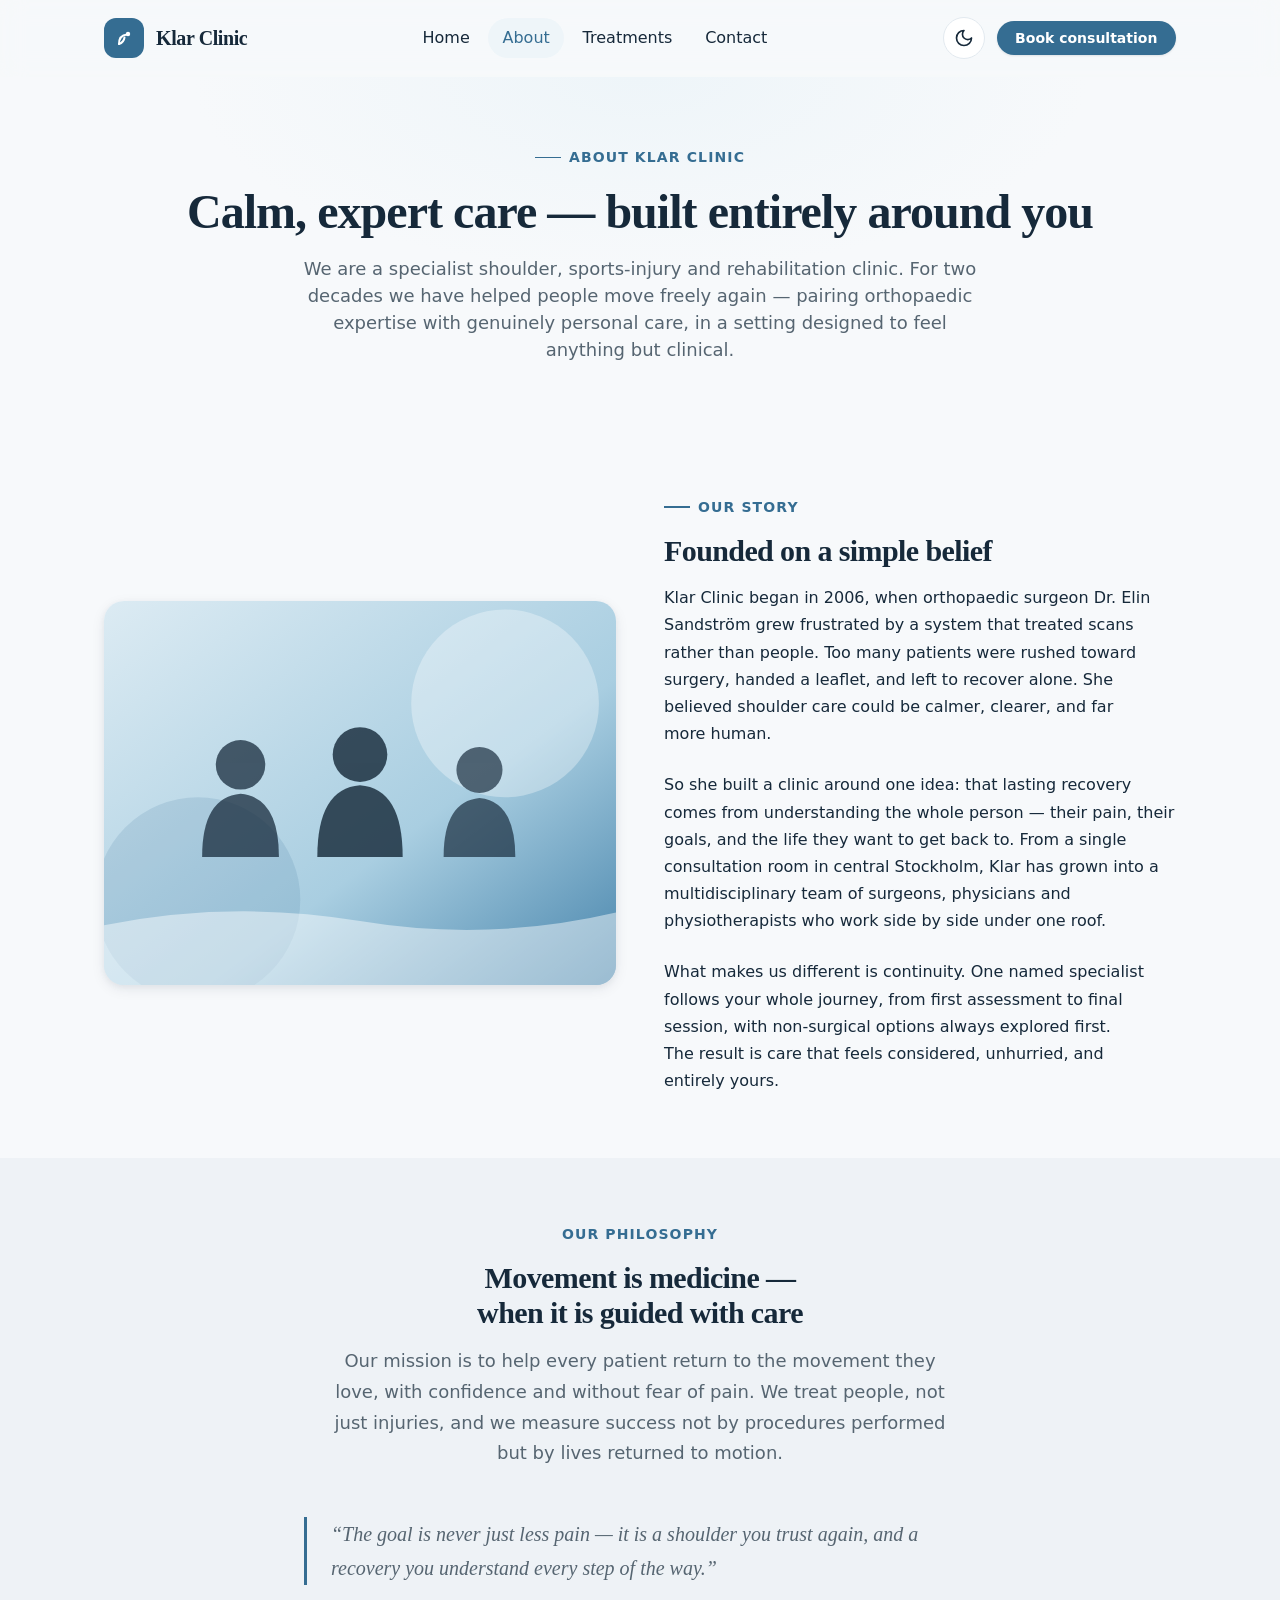
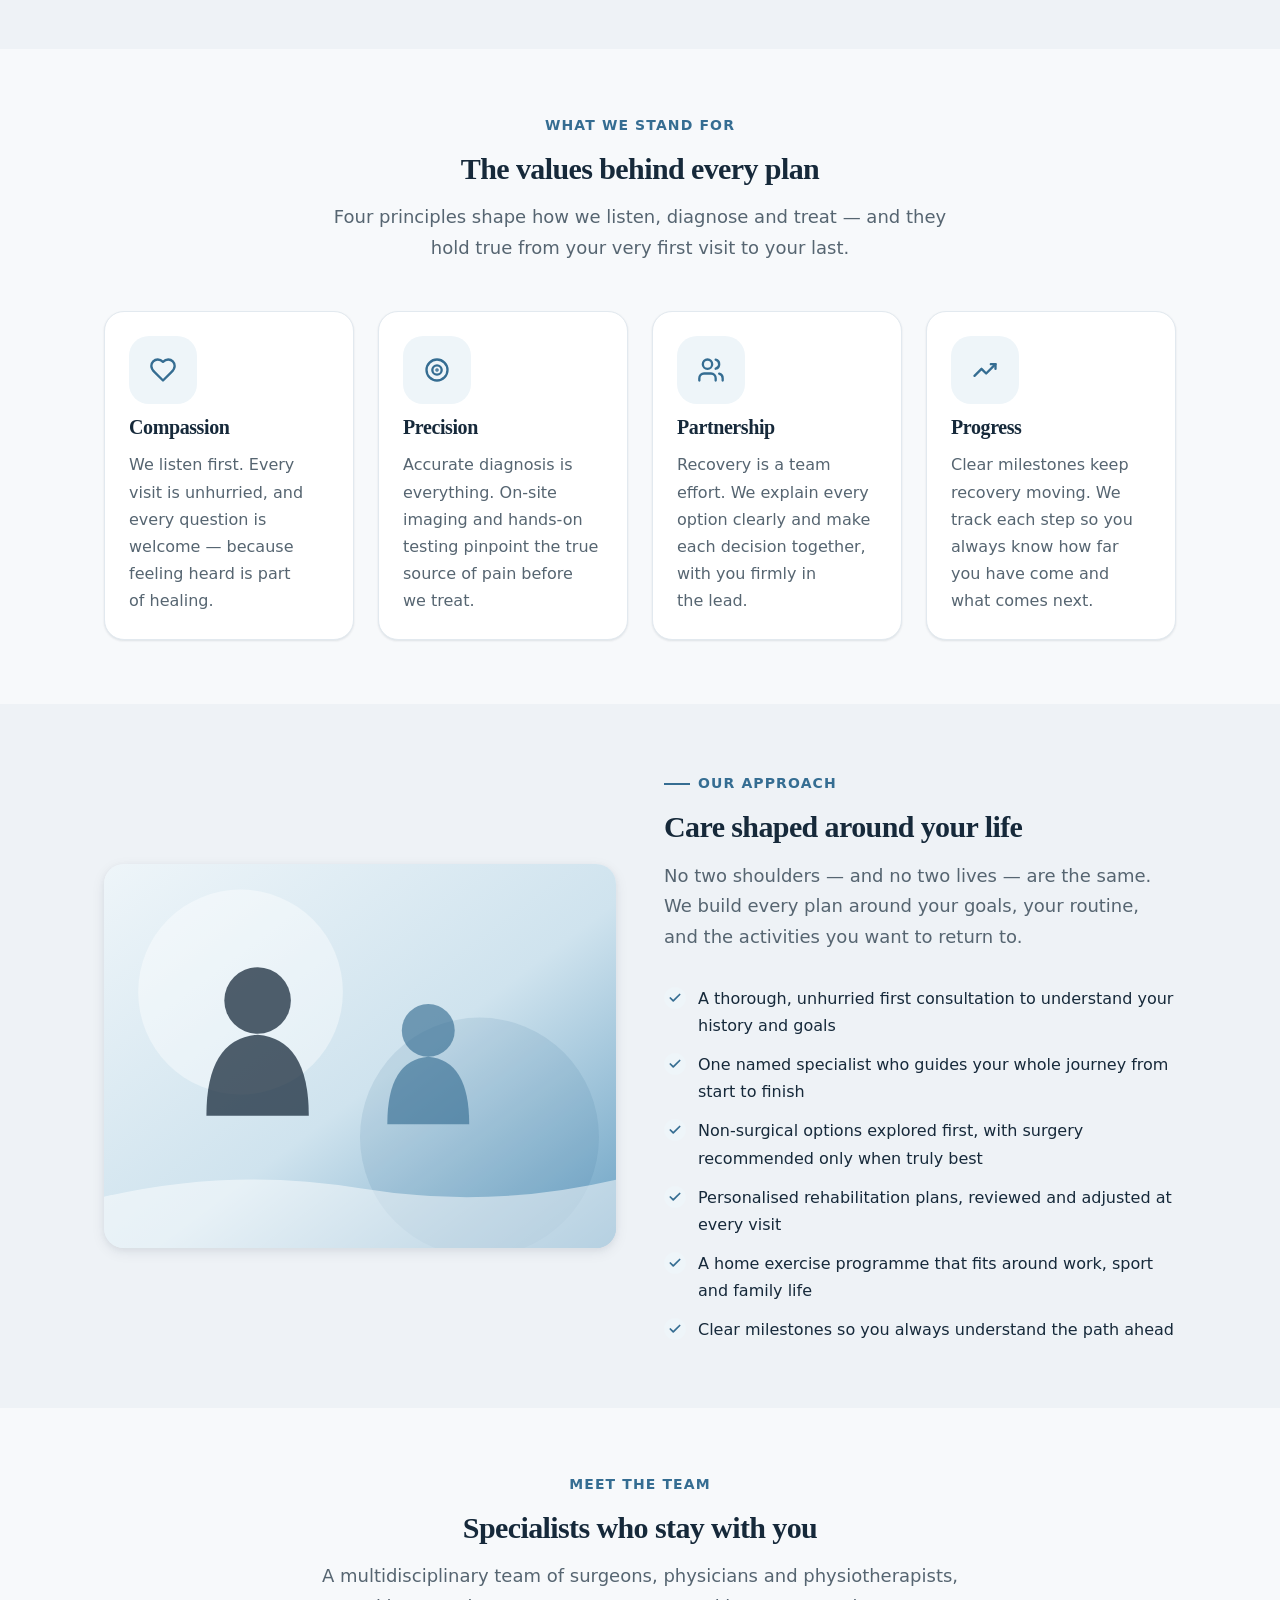
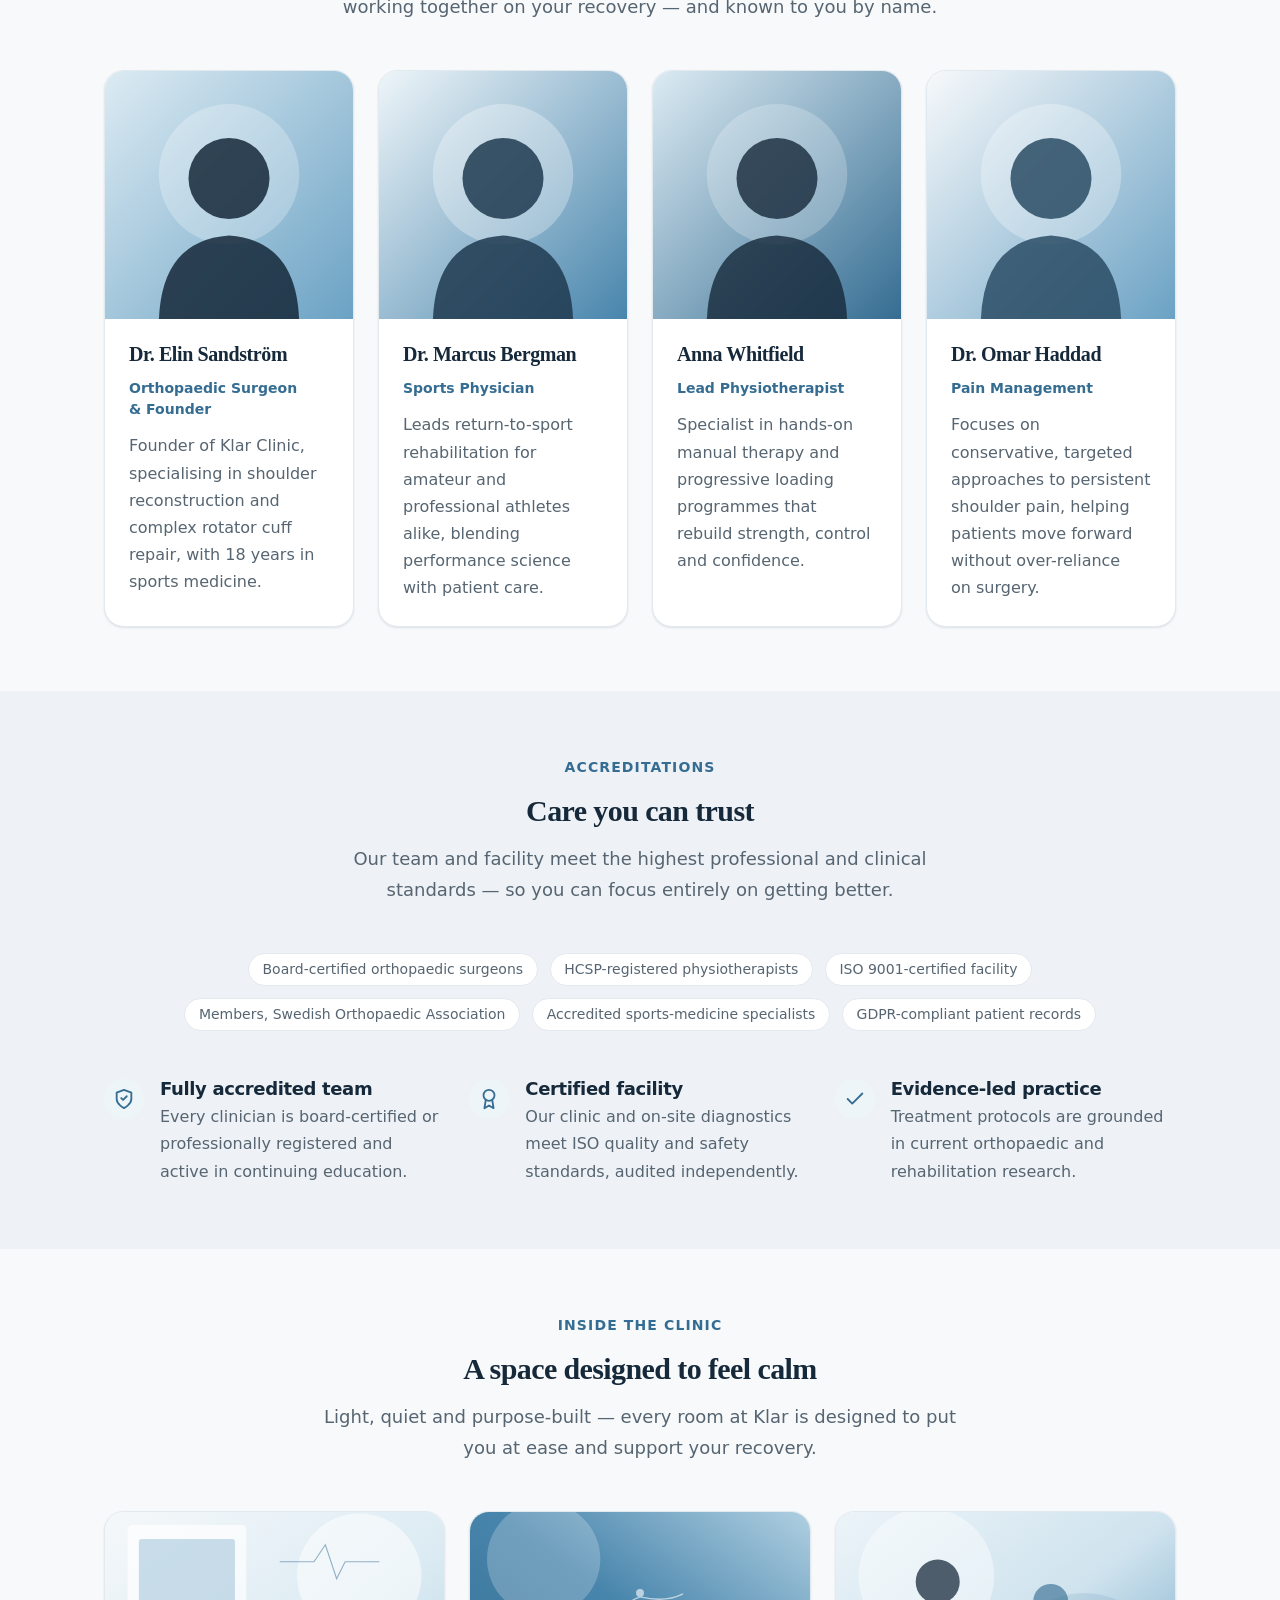
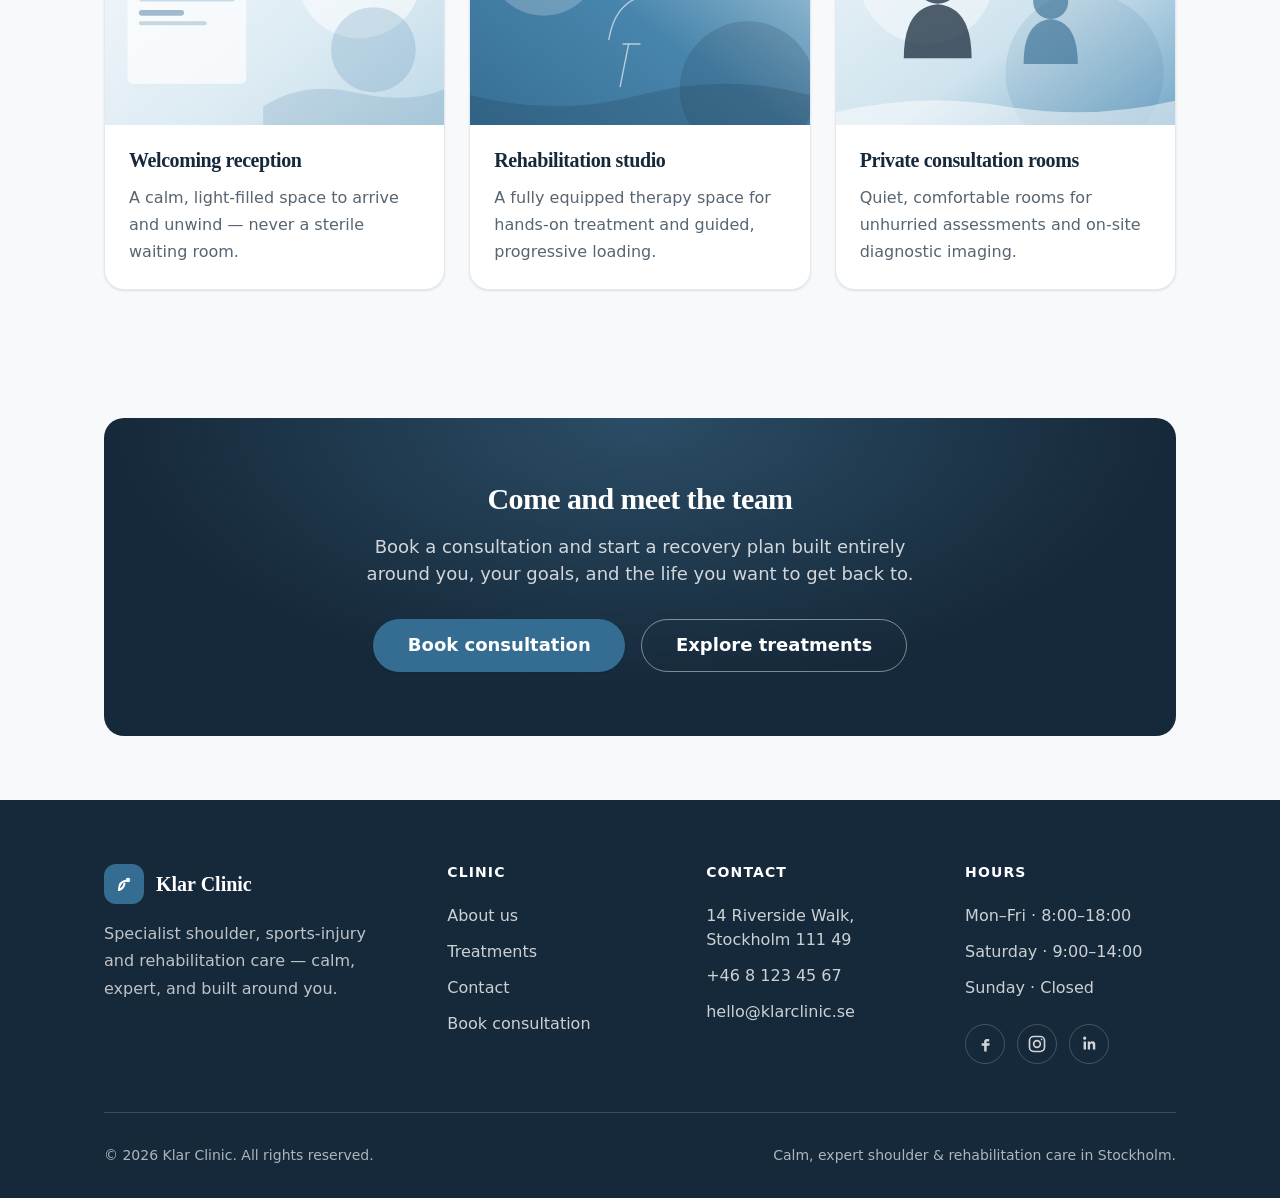
==== commit 71f1f836: "WIP" ====
--- a/about.html
+++ b/about.html
@@ -321,7 +321,7 @@
             <p class="cta__lead">Book a consultation and start a recovery plan built entirely around you, your goals, and the life you want to get back to.</p>
             <div class="cta__actions">
               <a class="btn btn-primary btn-lg" href="contact.html">Book consultation</a>
-              <a class="btn btn-outline btn-lg" href="treatments.html">Explore treatments</a>
+              <a class="btn btn-outline-inverse btn-lg" href="treatments.html">Explore treatments</a>
             </div>
           </div>
         </div>
--- a/style.css
+++ b/style.css
@@ -364,6 +364,20 @@
   background-color: var(--accent);
 }
 
+/* Outline button for dark surfaces (e.g. inside .cta). Follows the inverse
+   foreground token instead of the page foreground, so it stays legible on
+   navy in both themes. Hover inverts to a solid light fill. */
+.btn-outline-inverse {
+  background-color: transparent;
+  color: var(--secondary-foreground);
+  border-color: color-mix(in srgb, var(--secondary-foreground) 45%, transparent);
+}
+.btn-outline-inverse:hover {
+  color: var(--secondary);
+  background-color: var(--secondary-foreground);
+  border-color: var(--secondary-foreground);
+}
+
 .btn-ghost {
   background-color: transparent;
   color: var(--foreground);
